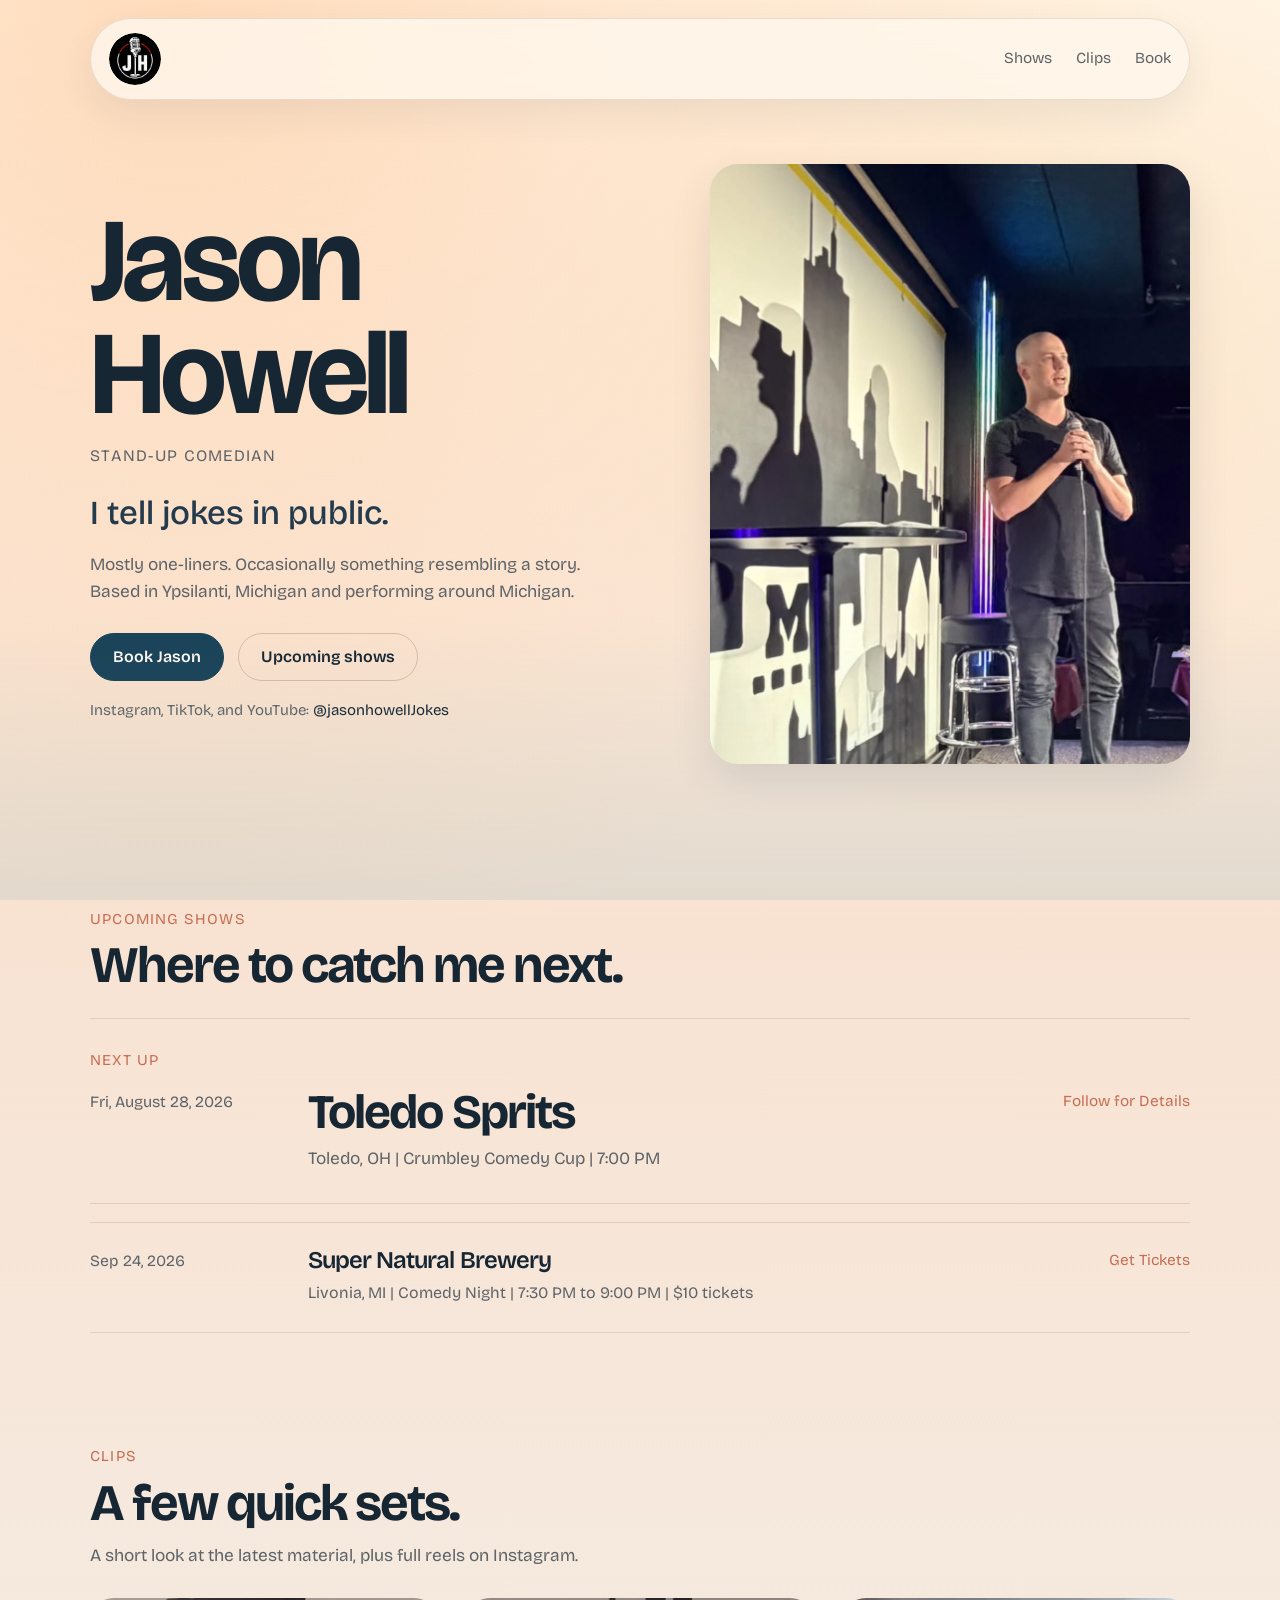
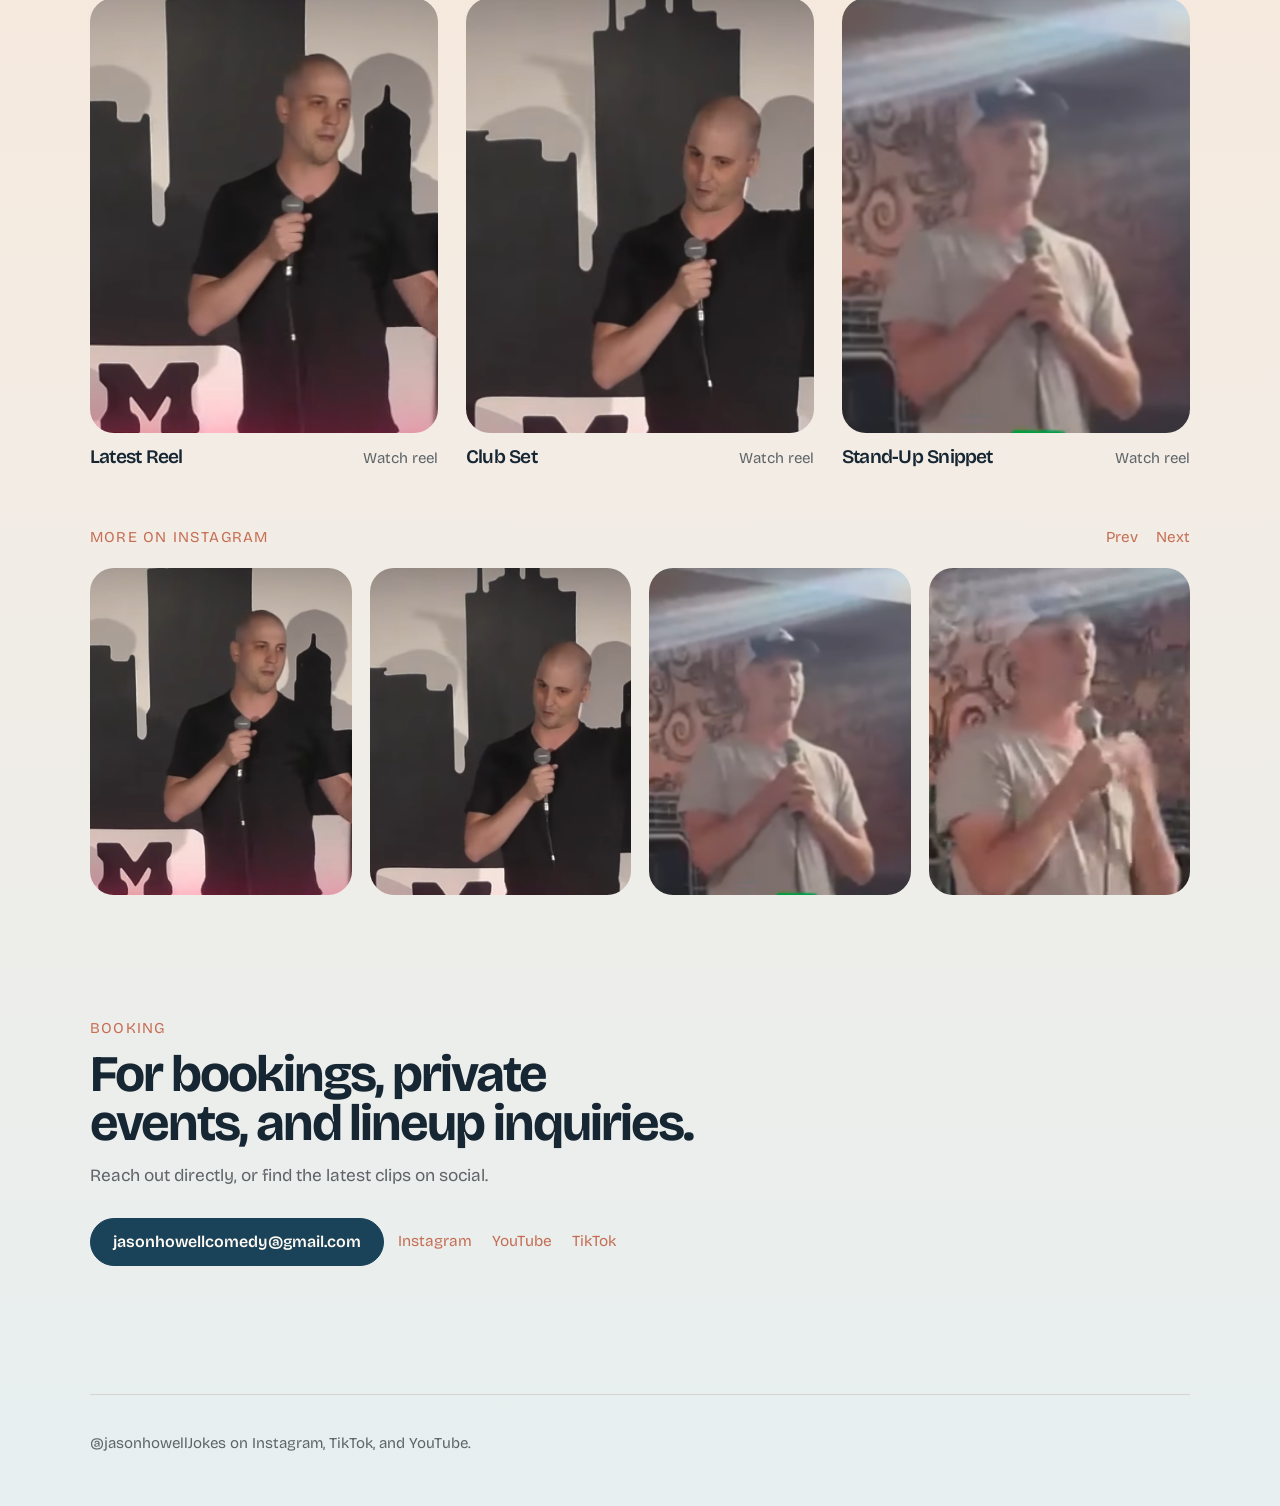
==== index.html @ dbaf4763 "Initial Website Launch" ====
<!DOCTYPE html>
<html lang="en">
<head>
  <meta charset="UTF-8">
  <meta name="viewport" content="width=device-width, initial-scale=1.0">
  <title>Jason Howell Comedy</title>
  <meta
    name="description"
    content="Jason Howell is a stand-up comedian. See upcoming shows, watch clips, and get booking information."
  >
  <link rel="preconnect" href="https://fonts.googleapis.com">
  <link rel="preconnect" href="https://fonts.gstatic.com" crossorigin>
  <link
    href="https://fonts.googleapis.com/css2?family=Bricolage+Grotesque:wght@400;500;600;700;800&display=swap"
    rel="stylesheet"
  >
  <link rel="icon" type="image/png" href="jh-logo.png">
  <link rel="apple-touch-icon" href="jh-logo.png">
  <link rel="stylesheet" href="styles.css">
</head>
<body>
  <div class="page-shell">
    <header class="site-header">
      <a class="site-logo" href="#top" aria-label="Jason Howell Comedy home">
        <img src="jh-logo.png" alt="Jason Howell Comedy logo">
      </a>

      <nav class="site-nav" aria-label="Primary">
        <a href="#shows">Shows</a>
        <a href="#clips">Clips</a>
        <a href="#contact">Book</a>
      </nav>
    </header>

    <main id="top">
      <section class="hero">
        <div class="hero-copy">
          <h1>Jason Howell</h1>
          <p class="hero-role">Stand-Up Comedian</p>
          <p class="hero-lead">I tell jokes in public.</p>
          <p class="body-text">
            Mostly one-liners. Occasionally something resembling a story. Based in
            Ypsilanti, Michigan and performing around Michigan.
          </p>

          <div class="hero-actions">
            <a class="button button-primary" href="mailto:jasonhowellcomedy@gmail.com">Book Jason</a>
            <a class="button button-secondary" href="#shows">Upcoming shows</a>
          </div>

          <p class="hero-meta">
            Instagram, TikTok, and YouTube:
            <a href="https://instagram.com/jasonhowellJokes" target="_blank" rel="noreferrer">@jasonhowellJokes</a>
          </p>
        </div>

        <figure class="hero-visual">
          <img
            class="hero-photo"
            src="jason-stage.png"
            alt="Jason Howell performing stand-up comedy on stage."
          >
        </figure>
      </section>

      <section class="content-section" id="shows">
        <div class="section-intro">
          <p class="section-label">Upcoming shows</p>
          <h2>Where to catch me next.</h2>
        </div>

        <article class="next-show" id="next-show-card">
          <p class="small-label">Next up</p>
          <div class="next-show-layout">
            <p class="show-date-primary" id="next-show-date">Loading next show...</p>
            <div class="next-show-copy">
              <h3 id="next-show-title">Loading next show...</h3>
              <p class="body-text show-summary" id="next-show-meta"></p>
            </div>
            <a class="text-link" id="next-show-link" href="#contact">Details</a>
          </div>
        </article>

        <div class="show-list" id="shows-grid" aria-live="polite"></div>
      </section>

      <section class="content-section" id="clips">
        <div class="section-intro section-intro-wide">
          <p class="section-label">Clips</p>
          <h2>A few quick sets.</h2>
          <p class="body-text section-note">
            A short look at the latest material, plus full reels on Instagram.
          </p>
        </div>

        <div class="clips-grid" id="clips-grid" aria-live="polite"></div>

        <div class="carousel-shell">
          <div class="carousel-header">
            <p class="section-label">More on Instagram</p>
            <div class="carousel-controls" aria-label="Instagram carousel controls">
              <button class="carousel-button" id="carousel-prev" type="button" aria-label="Previous Instagram clip">
                Prev
              </button>
              <button class="carousel-button" id="carousel-next" type="button" aria-label="Next Instagram clip">
                Next
              </button>
            </div>
          </div>

          <div class="carousel-track" id="instagram-carousel" aria-live="polite"></div>
        </div>
      </section>

      <section class="content-section contact-section" id="contact">
        <div class="section-intro section-intro-wide">
          <p class="section-label">Booking</p>
          <h2>For bookings, private events, and lineup inquiries.</h2>
          <p class="body-text section-note">
            Reach out directly, or find the latest clips on social.
          </p>
        </div>

        <div class="contact-actions">
          <a class="button button-primary" href="mailto:jasonhowellcomedy@gmail.com">jasonhowellcomedy@gmail.com</a>
          <div class="contact-links">
            <a class="text-link" href="https://instagram.com/jasonhowellJokes" target="_blank" rel="noreferrer">Instagram</a>
            <a class="text-link" href="https://youtube.com/@jasonhowellJokes" target="_blank" rel="noreferrer">YouTube</a>
            <a class="text-link" href="https://www.tiktok.com/@jasonhowelljokes" target="_blank" rel="noreferrer">TikTok</a>
          </div>
        </div>
      </section>
    </main>

    <footer class="site-footer">
      <p>@jasonhowellJokes on Instagram, TikTok, and YouTube.</p>
    </footer>
  </div>

  <script src="script.js"></script>
</body>
</html>
---- styles.css ----
:root {
  --bg: #fbf5ee;
  --surface: rgba(255, 247, 236, 0.82);
  --text: #172633;
  --muted: #5f6468;
  --line: rgba(167, 125, 103, 0.24);
  --line-strong: rgba(167, 125, 103, 0.38);
  --button: #1a4258;
  --button-text: #fffaf3;
  --accent-warm: #c66e54;
  --accent-soft: #f3c49a;
  --accent-cool: #87b9c1;
}

*,
*::before,
*::after {
  box-sizing: border-box;
}

html {
  scroll-behavior: smooth;
}

body {
  margin: 0;
  min-height: 100vh;
  background:
    radial-gradient(circle at 14% 0%, rgba(255, 184, 124, 0.42), transparent 30%),
    radial-gradient(circle at 84% 10%, rgba(255, 217, 162, 0.34), transparent 18%),
    linear-gradient(180deg, #fff6ea 0%, #f8e3d3 30%, #f4ece3 62%, #e7eff0 100%);
  color: var(--text);
  font-family: "Bricolage Grotesque", "Trebuchet MS", sans-serif;
  line-height: 1.55;
}

body::before {
  content: "";
  position: fixed;
  inset: auto 0 0;
  height: 32vh;
  background: linear-gradient(180deg, transparent, rgba(114, 171, 181, 0.16));
  pointer-events: none;
}

a {
  color: inherit;
  text-decoration: none;
}

img,
iframe {
  display: block;
  max-width: 100%;
}

.page-shell {
  width: min(1100px, calc(100% - 48px));
  margin: 0 auto;
}

.site-header {
  position: sticky;
  top: 14px;
  z-index: 10;
  display: flex;
  justify-content: space-between;
  align-items: center;
  gap: 24px;
  margin-top: 18px;
  padding: 14px 18px;
  background: var(--surface);
  backdrop-filter: blur(14px);
  border: 1px solid rgba(167, 125, 103, 0.22);
  border-radius: 999px;
  box-shadow: 0 14px 36px rgba(39, 61, 80, 0.08);
}

.site-logo {
  display: inline-flex;
  align-items: center;
  justify-content: center;
  width: 52px;
  height: 52px;
  flex: 0 0 auto;
  overflow: hidden;
  border-radius: 50%;
  background: rgba(255, 250, 243, 0.8);
}

.site-logo img {
  width: 100%;
  height: 100%;
  object-fit: cover;
  border-radius: 50%;
}

.site-nav {
  display: flex;
  flex-wrap: wrap;
  gap: 24px;
  font-size: 0.96rem;
  color: var(--muted);
}

.site-nav a:hover,
.site-nav a:focus-visible,
.hero-meta a:hover,
.hero-meta a:focus-visible,
.text-link:hover,
.text-link:focus-visible {
  color: var(--text);
}

main {
  padding-bottom: 120px;
}

.hero {
  display: grid;
  grid-template-columns: minmax(0, 1.05fr) minmax(320px, 0.95fr);
  gap: 72px;
  align-items: center;
  padding: 64px 0 32px;
}

.hero-copy {
  max-width: 38rem;
}

.section-label,
.small-label,
.hero-meta,
.show-date-secondary,
.section-note,
.site-footer {
  font-size: 0.94rem;
  color: var(--muted);
}

.section-label,
.small-label {
  margin: 0;
  letter-spacing: 0.08em;
  text-transform: uppercase;
  color: var(--accent-warm);
}

.hero h1,
.section-intro h2,
.next-show-copy h3,
.show-item h3,
.clip-title {
  margin: 0;
  letter-spacing: -0.04em;
  line-height: 0.95;
}

.hero h1 {
  font-size: clamp(4.4rem, 13vw, 7.4rem);
  font-weight: 700;
}

.hero-role {
  margin: 14px 0 0;
  font-size: 1rem;
  letter-spacing: 0.08em;
  text-transform: uppercase;
  color: var(--muted);
}

.hero-lead {
  margin: 26px 0 0;
  max-width: 18ch;
  font-size: clamp(1.5rem, 3vw, 2.1rem);
  line-height: 1.1;
  font-weight: 500;
  color: #233b4d;
}

.body-text {
  max-width: 38rem;
  margin: 20px 0 0;
  font-size: 1.08rem;
  color: var(--muted);
}

.hero-actions,
.contact-actions {
  display: flex;
  flex-wrap: wrap;
  gap: 14px;
  align-items: center;
  margin-top: 28px;
}

.hero-meta {
  margin: 18px 0 0;
}

.hero-meta a {
  color: var(--text);
}

.button {
  display: inline-flex;
  align-items: center;
  justify-content: center;
  min-height: 48px;
  padding: 0 22px;
  border-radius: 999px;
  border: 1px solid var(--line-strong);
  font: inherit;
  font-weight: 600;
  transition: background-color 160ms ease, color 160ms ease, border-color 160ms ease;
}

.button-primary {
  background: var(--button);
  border-color: var(--button);
  color: var(--button-text);
}

.button-secondary {
  background: transparent;
  color: var(--text);
}

.button:hover,
.button:focus-visible {
  border-color: var(--text);
}

.button-primary:hover,
.button-primary:focus-visible {
  background: #24536e;
  color: var(--button-text);
}

.hero-visual {
  margin: 0;
  justify-self: end;
  width: min(100%, 480px);
}

.hero-photo {
  width: 100%;
  aspect-ratio: 4 / 5;
  object-fit: cover;
  object-position: center top;
  border-radius: 28px;
  box-shadow: 0 18px 40px rgba(38, 60, 79, 0.12);
}

.content-section {
  padding-top: 112px;
}

.section-intro {
  max-width: 38rem;
  margin-bottom: 28px;
}

.section-intro h2 {
  font-size: clamp(2.1rem, 4.5vw, 3.2rem);
  font-weight: 700;
  margin-top: 10px;
}

.section-note {
  margin: 16px 0 0;
}

.next-show {
  padding: 30px 0;
  border-top: 1px solid var(--line);
  border-bottom: 1px solid var(--line);
}

.next-show-layout {
  display: grid;
  grid-template-columns: minmax(150px, 190px) minmax(0, 1fr) auto;
  gap: 28px;
  align-items: start;
  margin-top: 18px;
}

.show-date-primary,
.show-item-date {
  margin: 0;
  font-size: 0.98rem;
  color: var(--muted);
}

.next-show-copy h3 {
  font-size: clamp(2rem, 4vw, 3rem);
  font-weight: 700;
}

.show-summary {
  max-width: none;
  margin-top: 10px;
}

.text-link {
  font-size: 0.96rem;
  color: var(--accent-warm);
  white-space: nowrap;
}

.show-list {
  margin-top: 18px;
  border-bottom: 1px solid var(--line);
}

.show-item {
  display: grid;
  grid-template-columns: minmax(150px, 190px) minmax(0, 1fr) auto;
  gap: 28px;
  align-items: start;
  padding: 26px 0;
  border-top: 1px solid var(--line);
}

.show-item h3 {
  font-size: 1.5rem;
  font-weight: 600;
}

.show-meta {
  margin: 10px 0 0;
  font-size: 1rem;
  color: var(--muted);
}

.clips-grid {
  display: grid;
  grid-template-columns: repeat(3, minmax(0, 1fr));
  gap: 28px;
}

.clip-item,
.carousel-item {
  display: block;
}

.clip-frame,
.carousel-item {
  overflow: hidden;
  border-radius: 24px;
  background: linear-gradient(180deg, #f0ddd0, #d9e6e7);
}

.clip-frame {
  position: relative;
  aspect-ratio: 4 / 5;
}

.clip-thumb,
.carousel-thumb {
  width: 100%;
  height: 100%;
  object-fit: cover;
}

.clip-copy {
  display: flex;
  justify-content: space-between;
  align-items: baseline;
  gap: 16px;
  margin-top: 14px;
}

.clip-title {
  font-size: 1.2rem;
  font-weight: 600;
}

.clip-action {
  font-size: 0.94rem;
  color: var(--muted);
  white-space: nowrap;
}

.carousel-shell {
  margin-top: 56px;
}

.carousel-header {
  display: flex;
  justify-content: space-between;
  gap: 20px;
  align-items: center;
  margin-bottom: 18px;
}

.carousel-controls {
  display: flex;
  gap: 18px;
}

.carousel-button {
  padding: 0;
  border: 0;
  background: transparent;
  color: var(--accent-warm);
  font: inherit;
  font-size: 0.95rem;
  cursor: pointer;
}

.carousel-button:hover,
.carousel-button:focus-visible {
  color: var(--text);
}

.carousel-track {
  display: grid;
  grid-auto-flow: column;
  grid-auto-columns: minmax(220px, 27%);
  gap: 18px;
  overflow-x: auto;
  padding-bottom: 10px;
  scroll-snap-type: x proximity;
  scrollbar-width: thin;
  scrollbar-color: rgba(101, 95, 88, 0.45) transparent;
}

.carousel-track::-webkit-scrollbar {
  height: 8px;
}

.carousel-track::-webkit-scrollbar-thumb {
  background: rgba(101, 95, 88, 0.35);
  border-radius: 999px;
}

.carousel-item {
  scroll-snap-align: start;
  aspect-ratio: 4 / 5;
}

.contact-section {
  padding-bottom: 8px;
}

.contact-links {
  display: flex;
  flex-wrap: wrap;
  gap: 20px;
}

.site-footer {
  padding: 22px 0 36px;
  border-top: 1px solid var(--line);
}

@media (max-width: 980px) {
  .hero {
    grid-template-columns: 1fr;
    gap: 40px;
  }

  .hero-visual {
    justify-self: start;
    width: min(100%, 560px);
  }

  .next-show-layout,
  .show-item {
    grid-template-columns: 1fr;
    gap: 12px;
  }

  .clips-grid {
    grid-template-columns: 1fr;
  }

  .carousel-track {
    grid-auto-columns: minmax(220px, 60%);
  }
}

@media (max-width: 720px) {
  .page-shell {
    width: min(100% - 32px, 100%);
  }

  .site-header {
    position: static;
    flex-direction: column;
    align-items: flex-start;
    gap: 16px;
    margin-top: 12px;
    border-radius: 28px;
  }

  .site-nav {
    gap: 18px;
  }

  .hero {
    padding-top: 40px;
  }

  .content-section {
    padding-top: 88px;
  }

  .hero h1 {
    font-size: clamp(3.6rem, 20vw, 5.2rem);
  }

  .hero-lead {
    font-size: 1.35rem;
  }

  .body-text {
    font-size: 1rem;
  }

  .carousel-header {
    flex-direction: column;
    align-items: flex-start;
  }

  .carousel-track {
    grid-auto-columns: 82%;
  }

  .contact-actions {
    align-items: flex-start;
  }
}
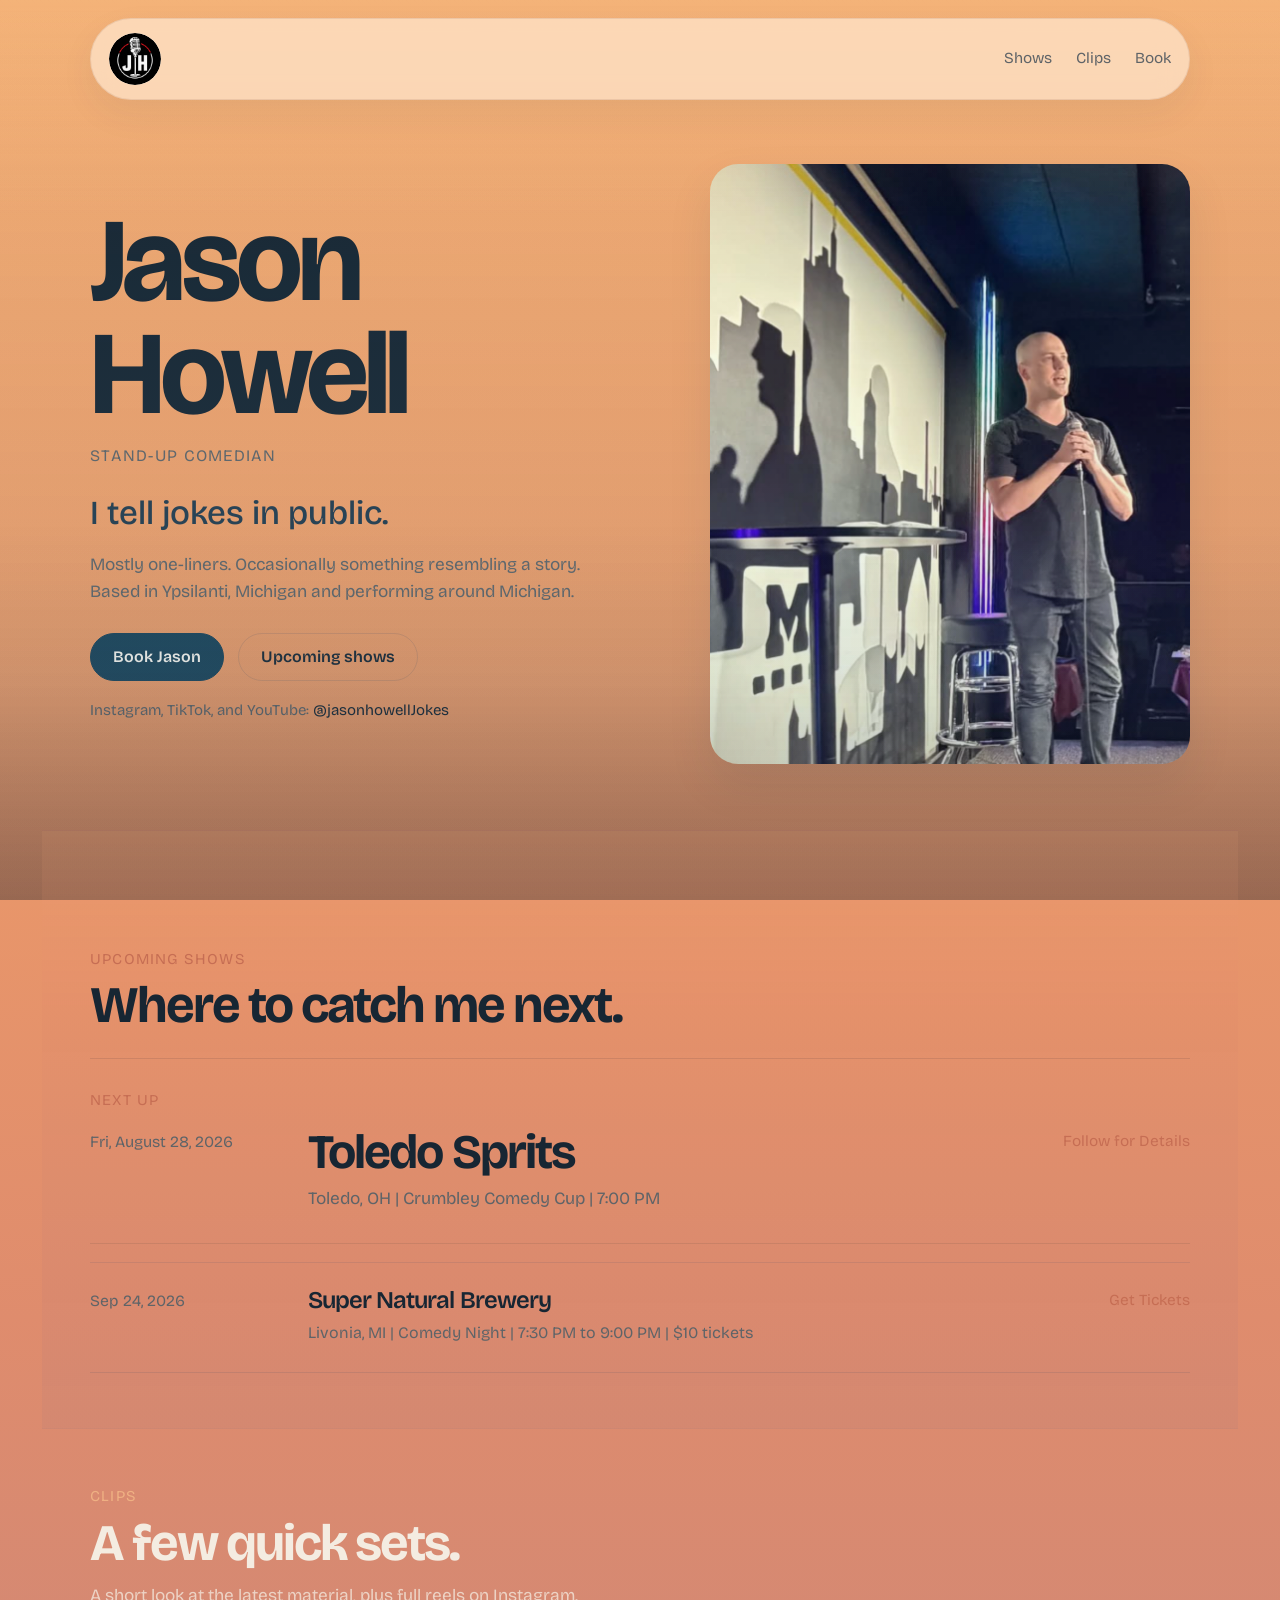
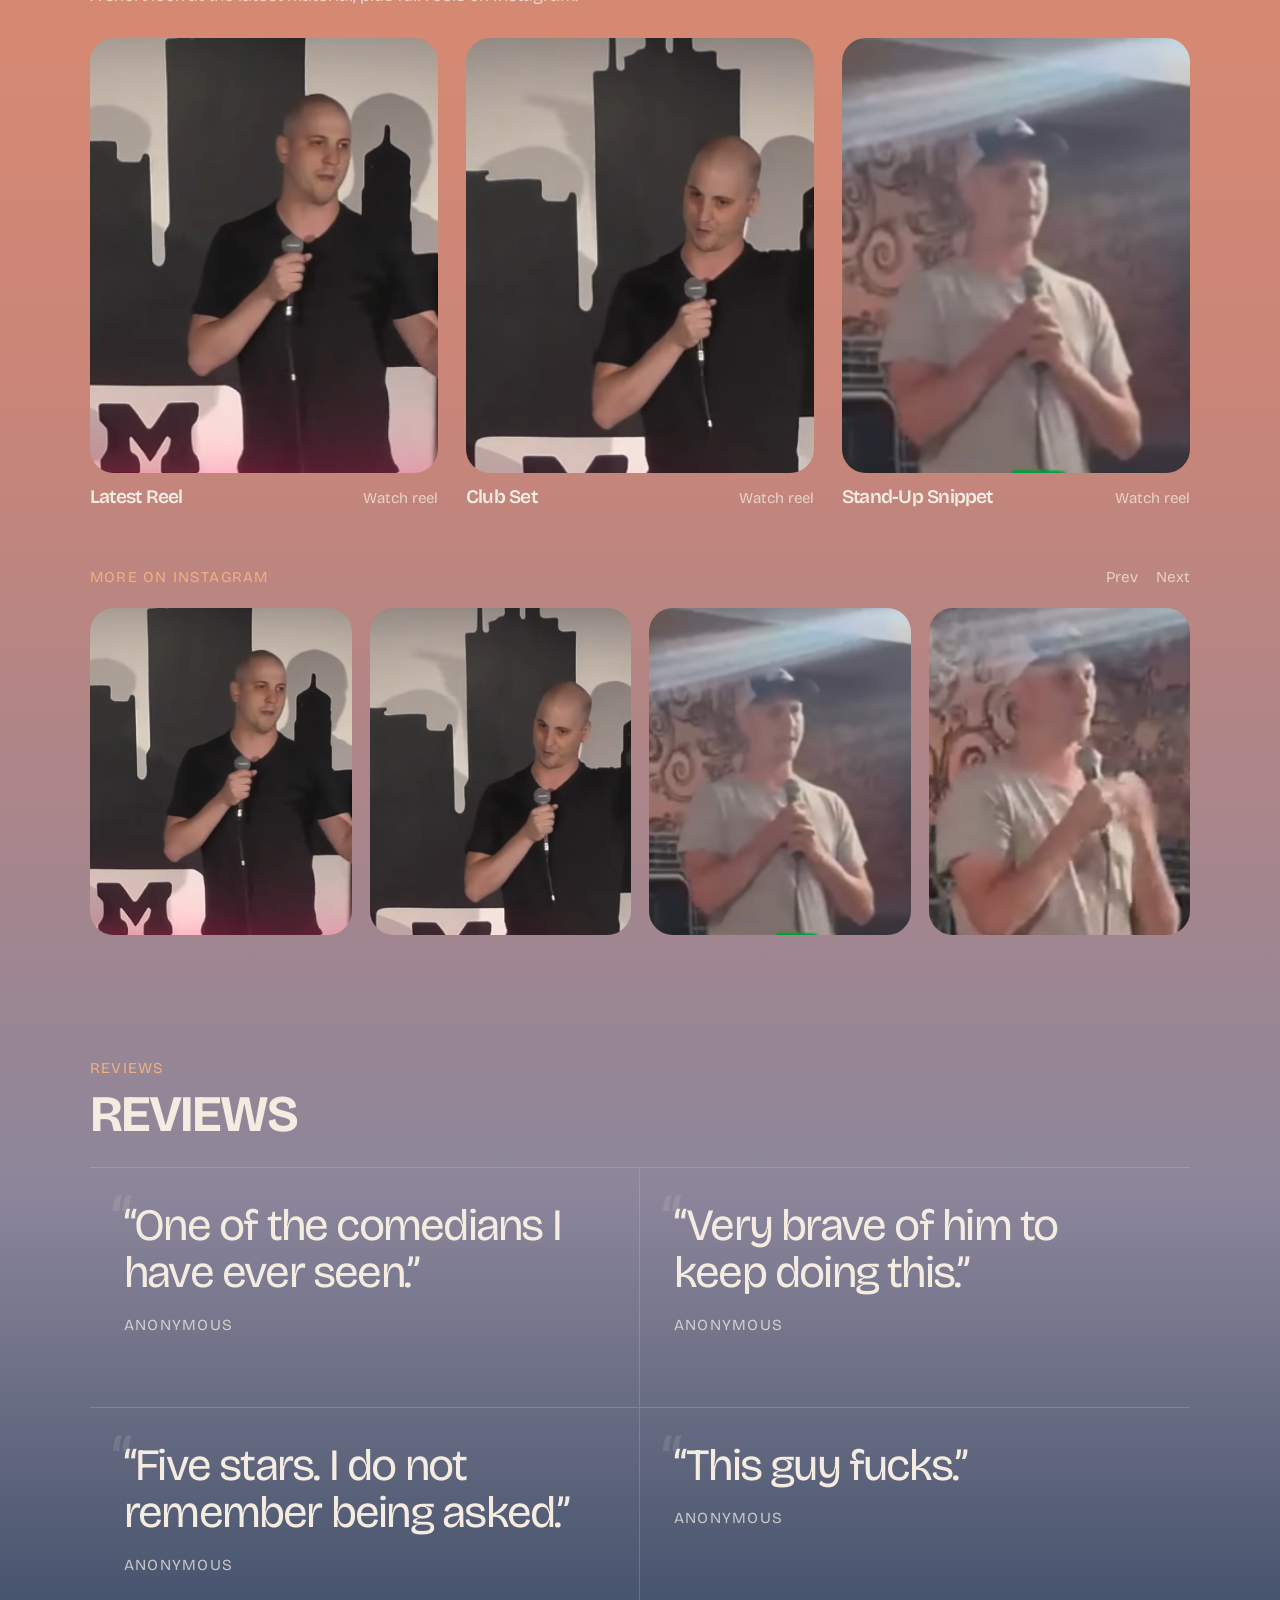
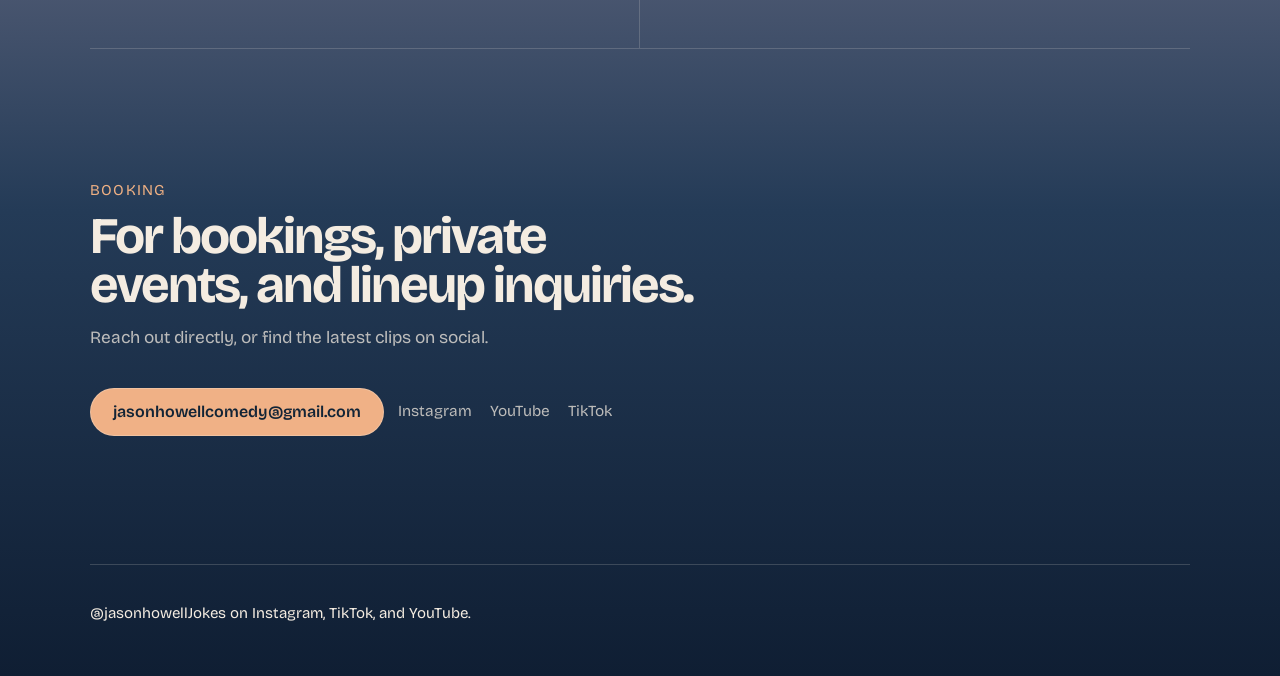
==== commit 1378a63b: "review section" ====
--- a/index.html
+++ b/index.html
@@ -112,6 +112,35 @@
         </div>
       </section>
 
+      <section class="content-section acclaim-section" id="acclaim">
+        <div class="section-intro section-intro-wide">
+          <p class="section-label">Reviews</p>
+          <h2>REVIEWS</h2>
+        </div>
+
+        <div class="acclaim-grid">
+          <blockquote class="acclaim-quote">
+            <p>&ldquo;One of the comedians I have ever seen.&rdquo;</p>
+            <cite>Anonymous</cite>
+          </blockquote>
+
+          <blockquote class="acclaim-quote">
+            <p>&ldquo;Very brave of him to keep doing this.&rdquo;</p>
+            <cite>Anonymous</cite>
+          </blockquote>
+
+          <blockquote class="acclaim-quote">
+            <p>&ldquo;Five stars. I do not remember being asked.&rdquo;</p>
+            <cite>Anonymous</cite>
+          </blockquote>
+
+          <blockquote class="acclaim-quote">
+            <p>&ldquo;This guy fucks.&rdquo;</p>
+            <cite>Anonymous</cite>
+          </blockquote>
+        </div>
+      </section>
+
       <section class="content-section contact-section" id="contact">
         <div class="section-intro section-intro-wide">
           <p class="section-label">Booking</p>
--- a/styles.css
+++ b/styles.css
@@ -1,6 +1,6 @@
 :root {
   --bg: #fbf5ee;
-  --surface: rgba(255, 247, 236, 0.82);
+  --surface: rgba(255, 231, 205, 0.72);
   --text: #172633;
   --muted: #5f6468;
   --line: rgba(167, 125, 103, 0.24);
@@ -10,6 +10,11 @@
   --accent-warm: #c66e54;
   --accent-soft: #f3c49a;
   --accent-cool: #87b9c1;
+  --night-text: #f4ece1;
+  --night-muted: rgba(244, 236, 225, 0.74);
+  --night-line: rgba(244, 236, 225, 0.18);
+  --night-line-strong: rgba(244, 236, 225, 0.28);
+  --night-accent: #efb083;
 }
 
 *,
@@ -26,9 +31,16 @@
   margin: 0;
   min-height: 100vh;
   background:
-    radial-gradient(circle at 14% 0%, rgba(255, 184, 124, 0.42), transparent 30%),
-    radial-gradient(circle at 84% 10%, rgba(255, 217, 162, 0.34), transparent 18%),
-    linear-gradient(180deg, #fff6ea 0%, #f8e3d3 30%, #f4ece3 62%, #e7eff0 100%);
+    linear-gradient(
+      180deg,
+      #f2ae74 0%,
+      #ee9c68 16%,
+      #df8c6d 34%,
+      #c98579 52%,
+      #8c869b 72%,
+      #243b57 88%,
+      #0f1e33 100%
+    );
   color: var(--text);
   font-family: "Bricolage Grotesque", "Trebuchet MS", sans-serif;
   line-height: 1.55;
@@ -37,9 +49,10 @@
 body::before {
   content: "";
   position: fixed;
-  inset: auto 0 0;
-  height: 32vh;
-  background: linear-gradient(180deg, transparent, rgba(114, 171, 181, 0.16));
+  inset: 0;
+  background:
+    linear-gradient(180deg, rgba(255, 205, 146, 0.16), transparent 24%, transparent 58%, rgba(12, 26, 43, 0.18) 100%),
+    linear-gradient(180deg, transparent 0%, rgba(106, 155, 176, 0.12) 76%, rgba(8, 20, 36, 0.22) 100%);
   pointer-events: none;
 }
 
@@ -71,9 +84,9 @@
   padding: 14px 18px;
   background: var(--surface);
   backdrop-filter: blur(14px);
-  border: 1px solid rgba(167, 125, 103, 0.22);
+  border: 1px solid rgba(167, 125, 103, 0.18);
   border-radius: 999px;
-  box-shadow: 0 14px 36px rgba(39, 61, 80, 0.08);
+  box-shadow: 0 14px 36px rgba(39, 61, 80, 0.06);
 }
 
 .site-logo {
@@ -249,11 +262,38 @@
   object-fit: cover;
   object-position: center top;
   border-radius: 28px;
-  box-shadow: 0 18px 40px rgba(38, 60, 79, 0.12);
+  box-shadow: 0 20px 44px rgba(38, 60, 79, 0.1);
 }
 
 .content-section {
   padding-top: 112px;
+  position: relative;
+}
+
+#shows {
+  margin-top: 34px;
+  padding-top: 118px;
+}
+
+#shows::before {
+  content: "";
+  position: absolute;
+  inset: 0 -48px auto;
+  height: calc(100% + 56px);
+  background: linear-gradient(
+    180deg,
+    rgba(255, 184, 136, 0.08) 0%,
+    rgba(225, 134, 109, 0.14) 30%,
+    rgba(160, 117, 130, 0.12) 100%
+  );
+  border-top: 1px solid rgba(168, 107, 87, 0.24);
+  border-bottom: 1px solid rgba(132, 100, 120, 0.18);
+  pointer-events: none;
+}
+
+#shows > * {
+  position: relative;
+  z-index: 1;
 }
 
 .section-intro {
@@ -273,8 +313,8 @@
 
 .next-show {
   padding: 30px 0;
-  border-top: 1px solid var(--line);
-  border-bottom: 1px solid var(--line);
+  border-top: 1px solid rgba(160, 106, 89, 0.32);
+  border-bottom: 1px solid rgba(160, 106, 89, 0.32);
 }
 
 .next-show-layout {
@@ -310,7 +350,7 @@
 
 .show-list {
   margin-top: 18px;
-  border-bottom: 1px solid var(--line);
+  border-bottom: 1px solid rgba(142, 104, 110, 0.28);
 }
 
 .show-item {
@@ -319,7 +359,7 @@
   gap: 28px;
   align-items: start;
   padding: 26px 0;
-  border-top: 1px solid var(--line);
+  border-top: 1px solid rgba(142, 104, 110, 0.24);
 }
 
 .show-item h3 {
@@ -440,6 +480,64 @@
   aspect-ratio: 4 / 5;
 }
 
+.acclaim-section {
+  padding-bottom: 18px;
+}
+
+.acclaim-grid {
+  display: grid;
+  grid-template-columns: repeat(2, minmax(0, 1fr));
+  gap: 0;
+  border-top: 1px solid var(--night-line);
+  border-bottom: 1px solid var(--night-line);
+}
+
+.acclaim-quote {
+  position: relative;
+  margin: 0;
+  padding: 34px 34px 38px;
+  min-height: 240px;
+}
+
+.acclaim-quote:nth-child(odd) {
+  border-right: 1px solid var(--night-line);
+}
+
+.acclaim-quote:nth-child(-n + 2) {
+  border-bottom: 1px solid var(--night-line);
+}
+
+.acclaim-quote::before {
+  content: "\201C";
+  position: absolute;
+  top: 18px;
+  left: 22px;
+  font-size: 4.6rem;
+  line-height: 1;
+  color: rgba(244, 236, 225, 0.12);
+}
+
+.acclaim-quote p {
+  position: relative;
+  z-index: 1;
+  max-width: 16ch;
+  margin: 0;
+  font-size: clamp(1.9rem, 4vw, 2.8rem);
+  line-height: 1.05;
+  letter-spacing: -0.04em;
+  color: var(--night-text);
+}
+
+.acclaim-quote cite {
+  display: block;
+  margin-top: 18px;
+  font-style: normal;
+  font-size: 0.96rem;
+  letter-spacing: 0.08em;
+  text-transform: uppercase;
+  color: var(--night-muted);
+}
+
 .contact-section {
   padding-bottom: 8px;
 }
@@ -455,6 +553,122 @@
   border-top: 1px solid var(--line);
 }
 
+#clips,
+#acclaim,
+#contact,
+.site-footer {
+  color: var(--night-text);
+}
+
+#clips .section-intro h2,
+#acclaim .section-intro h2,
+#contact .section-intro h2,
+#clips .clip-title,
+#contact .text-link,
+#clips .carousel-button,
+#contact .button-secondary,
+#contact .hero-meta a,
+#contact .site-nav a,
+.site-footer p {
+  color: var(--night-text);
+}
+
+#clips .section-label,
+#acclaim .section-label,
+#contact .section-label {
+  color: var(--night-accent);
+}
+
+#clips .section-note,
+#acclaim .section-note,
+#contact .section-note,
+#clips .clip-action,
+#clips .carousel-button,
+#contact .contact-links .text-link,
+#contact .body-text,
+#contact .hero-meta,
+.site-footer {
+  color: var(--night-muted);
+}
+
+#clips .carousel-button:hover,
+#clips .carousel-button:focus-visible,
+#contact .contact-links .text-link:hover,
+#contact .contact-links .text-link:focus-visible {
+  color: var(--night-text);
+}
+
+#clips .carousel-track::-webkit-scrollbar-thumb {
+  background: rgba(244, 236, 225, 0.22);
+}
+
+#clips .carousel-track {
+  scrollbar-color: rgba(244, 236, 225, 0.28) transparent;
+}
+
+#contact .button-primary {
+  background: #f0b186;
+  border-color: #f0b186;
+  color: #122436;
+}
+
+#contact .button-primary:hover,
+#contact .button-primary:focus-visible {
+  background: #f3c097;
+  border-color: #f3c097;
+  color: #122436;
+}
+
+#contact .button-secondary {
+  border-color: var(--night-line-strong);
+}
+
+#contact .button-secondary:hover,
+#contact .button-secondary:focus-visible {
+  border-color: var(--night-text);
+}
+
+#contact .contact-links .text-link {
+  color: var(--night-muted);
+}
+
+#contact .contact-actions {
+  padding-top: 8px;
+}
+
+#contact .section-intro,
+#clips .section-intro,
+#contact .site-footer {
+  position: relative;
+  z-index: 1;
+}
+
+#contact .text-link,
+#clips .text-link {
+  color: var(--night-accent);
+}
+
+#contact .text-link:hover,
+#contact .text-link:focus-visible,
+#clips .text-link:hover,
+#clips .text-link:focus-visible {
+  color: var(--night-text);
+}
+
+#contact .button {
+  border-color: var(--night-line-strong);
+}
+
+#contact .contact-links {
+  gap: 18px;
+}
+
+#contact + .site-footer,
+.site-footer {
+  color: var(--night-muted);
+  border-top: 1px solid var(--night-line);
+}
+
 @media (max-width: 980px) {
   .hero {
     grid-template-columns: 1fr;
@@ -474,6 +688,23 @@
 
   .clips-grid {
     grid-template-columns: 1fr;
+  }
+
+  .acclaim-grid {
+    grid-template-columns: 1fr;
+  }
+
+  .acclaim-quote {
+    min-height: auto;
+  }
+
+  .acclaim-quote:nth-child(odd) {
+    border-right: 0;
+  }
+
+  .acclaim-quote:nth-child(-n + 2),
+  .acclaim-quote:nth-child(3) {
+    border-bottom: 1px solid var(--night-line);
   }
 
   .carousel-track {
@@ -507,6 +738,10 @@
     padding-top: 88px;
   }
 
+  #shows::before {
+    inset: 0 -18px auto;
+  }
+
   .hero h1 {
     font-size: clamp(3.6rem, 20vw, 5.2rem);
   }
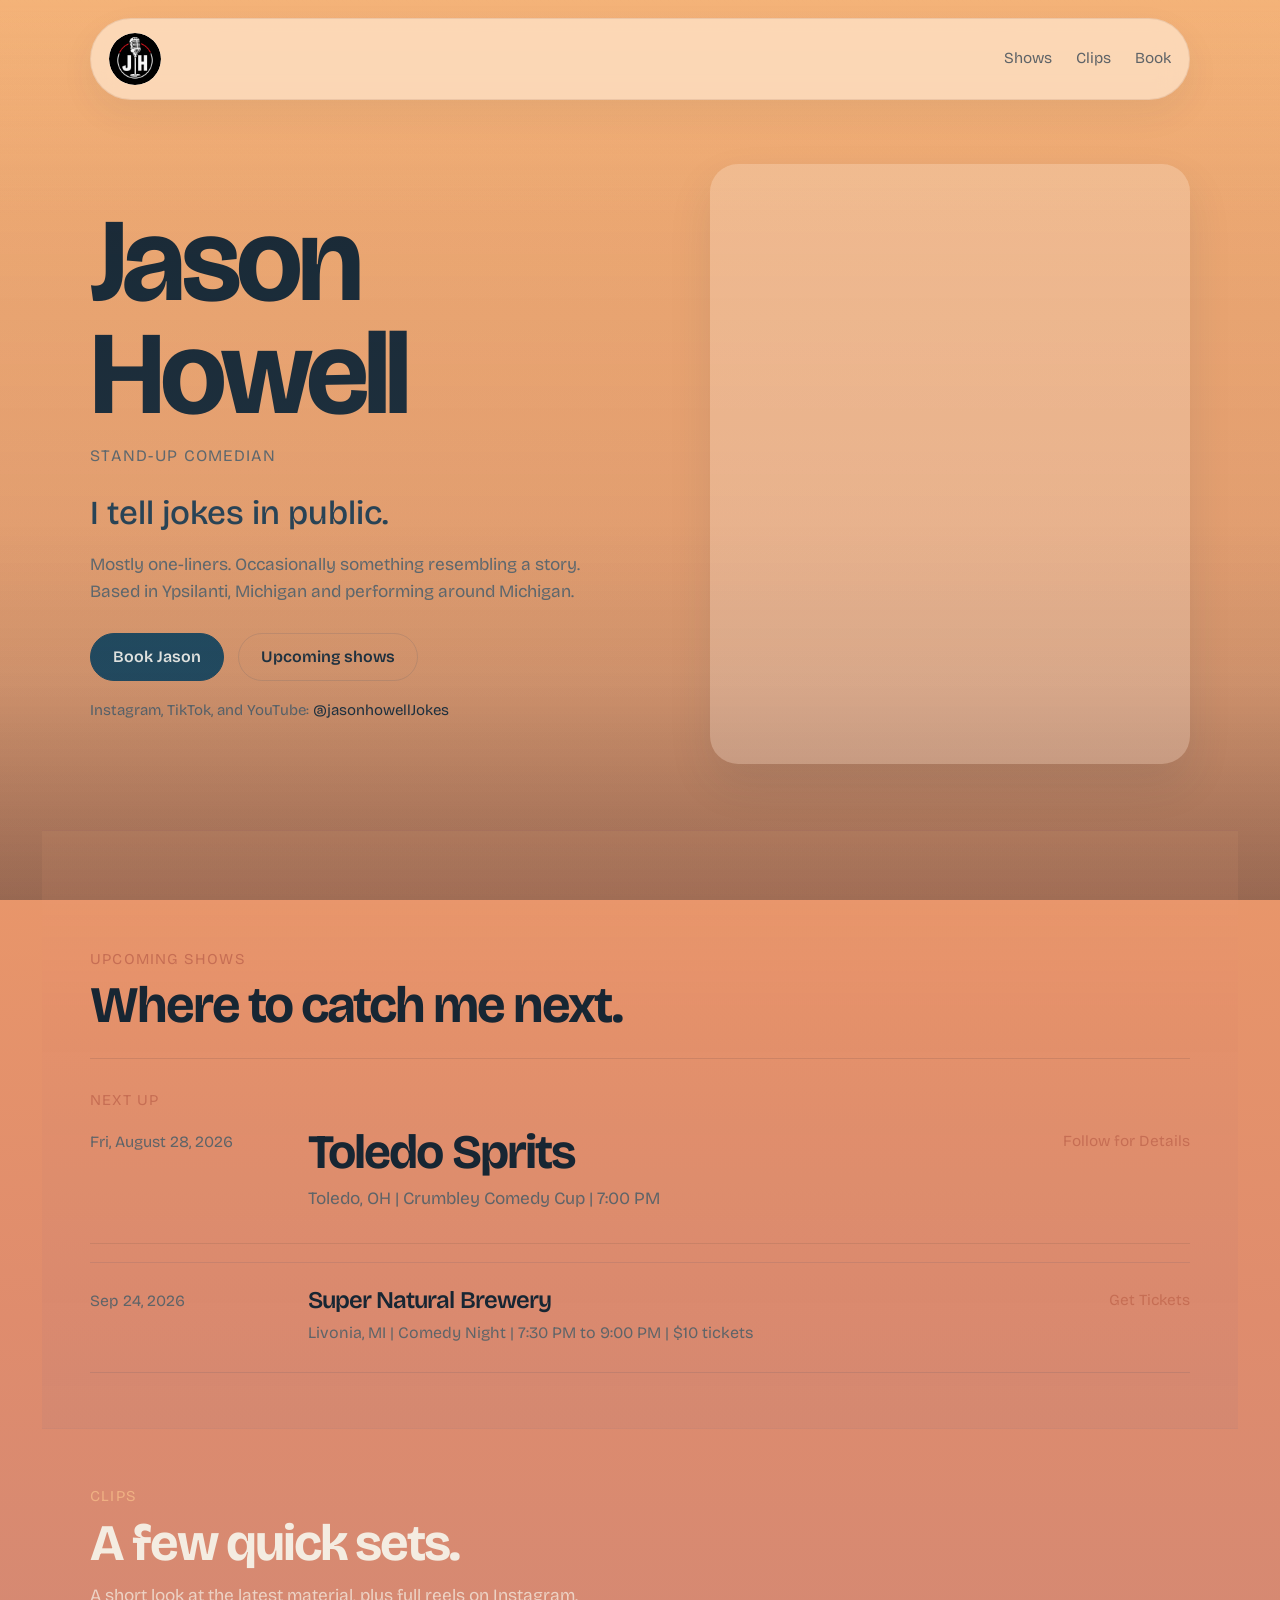
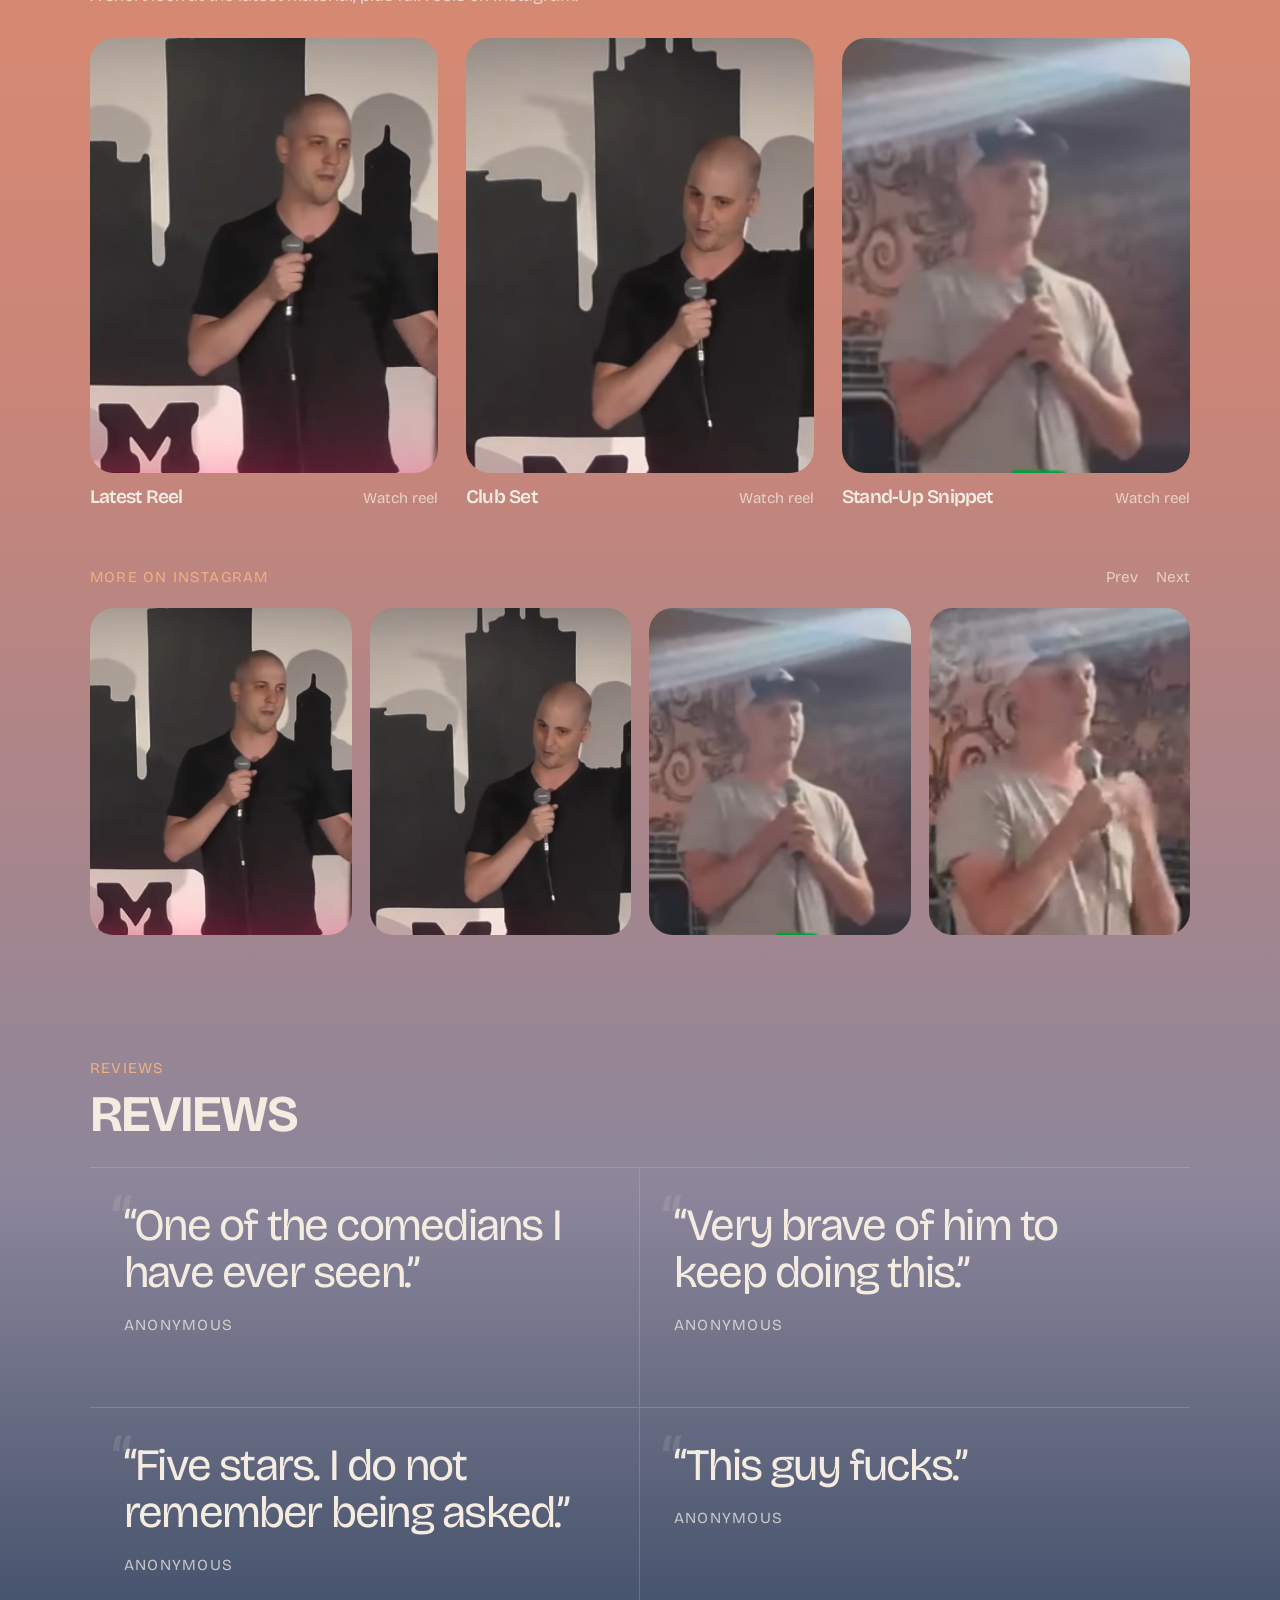
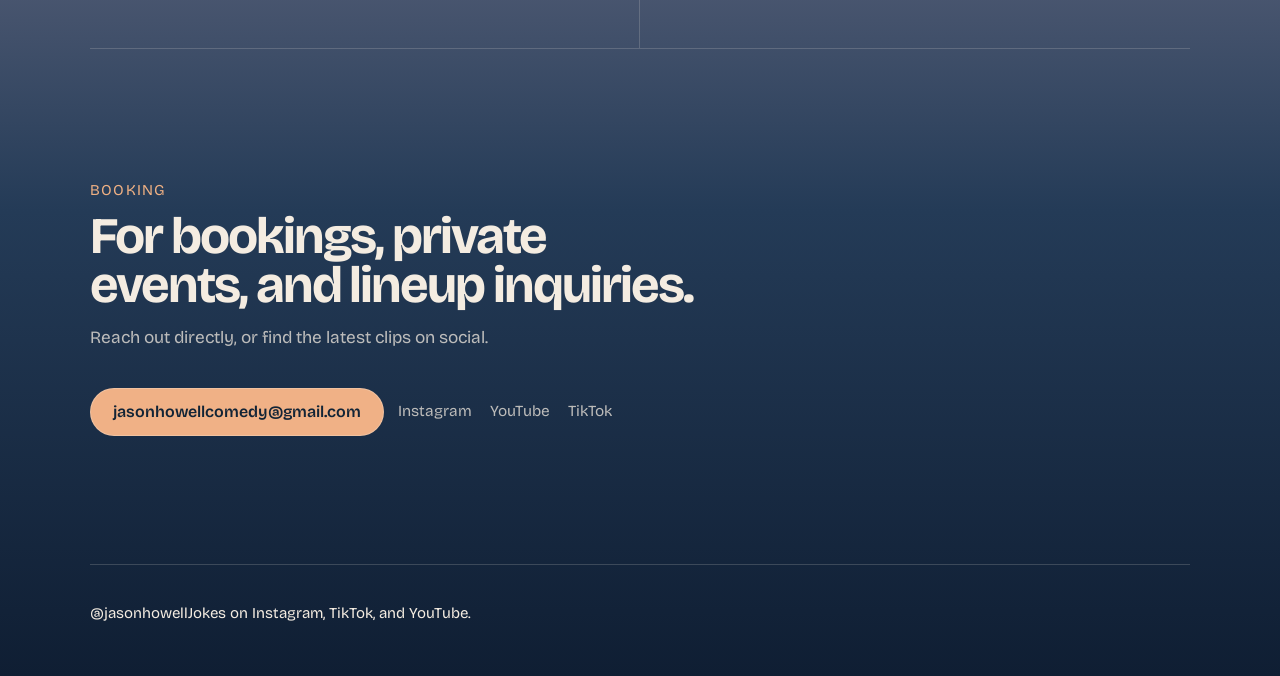
==== commit d263c130: "Add rotating hero image" ====
--- a/index.html
+++ b/index.html
@@ -59,6 +59,11 @@
             class="hero-photo"
             src="jason-stage.png"
             alt="Jason Howell performing stand-up comedy on stage."
+          >
+          <img
+            class="hero-photo"
+            src="jason-stage-lights.jpg"
+            alt="Jason Howell performing stand-up comedy under string lights."
           >
         </figure>
       </section>
--- a/styles.css
+++ b/styles.css
@@ -251,18 +251,57 @@
 }
 
 .hero-visual {
+  position: relative;
   margin: 0;
   justify-self: end;
   width: min(100%, 480px);
+  aspect-ratio: 4 / 5;
+  overflow: hidden;
+  border-radius: 28px;
+  background: rgba(255, 250, 243, 0.22);
+  box-shadow: 0 20px 44px rgba(38, 60, 79, 0.1);
 }
 
 .hero-photo {
+  position: absolute;
+  inset: 0;
   width: 100%;
-  aspect-ratio: 4 / 5;
+  height: 100%;
   object-fit: cover;
   object-position: center top;
-  border-radius: 28px;
-  box-shadow: 0 20px 44px rgba(38, 60, 79, 0.1);
+  opacity: 0;
+  animation: hero-photo-swap 10s ease-in-out infinite;
+}
+
+.hero-photo:nth-child(2) {
+  object-position: center center;
+  animation-delay: 5s;
+}
+
+@keyframes hero-photo-swap {
+  0%,
+  42% {
+    opacity: 1;
+  }
+
+  50%,
+  92% {
+    opacity: 0;
+  }
+
+  100% {
+    opacity: 1;
+  }
+}
+
+@media (prefers-reduced-motion: reduce) {
+  .hero-photo {
+    animation: none;
+  }
+
+  .hero-photo:first-child {
+    opacity: 1;
+  }
 }
 
 .content-section {
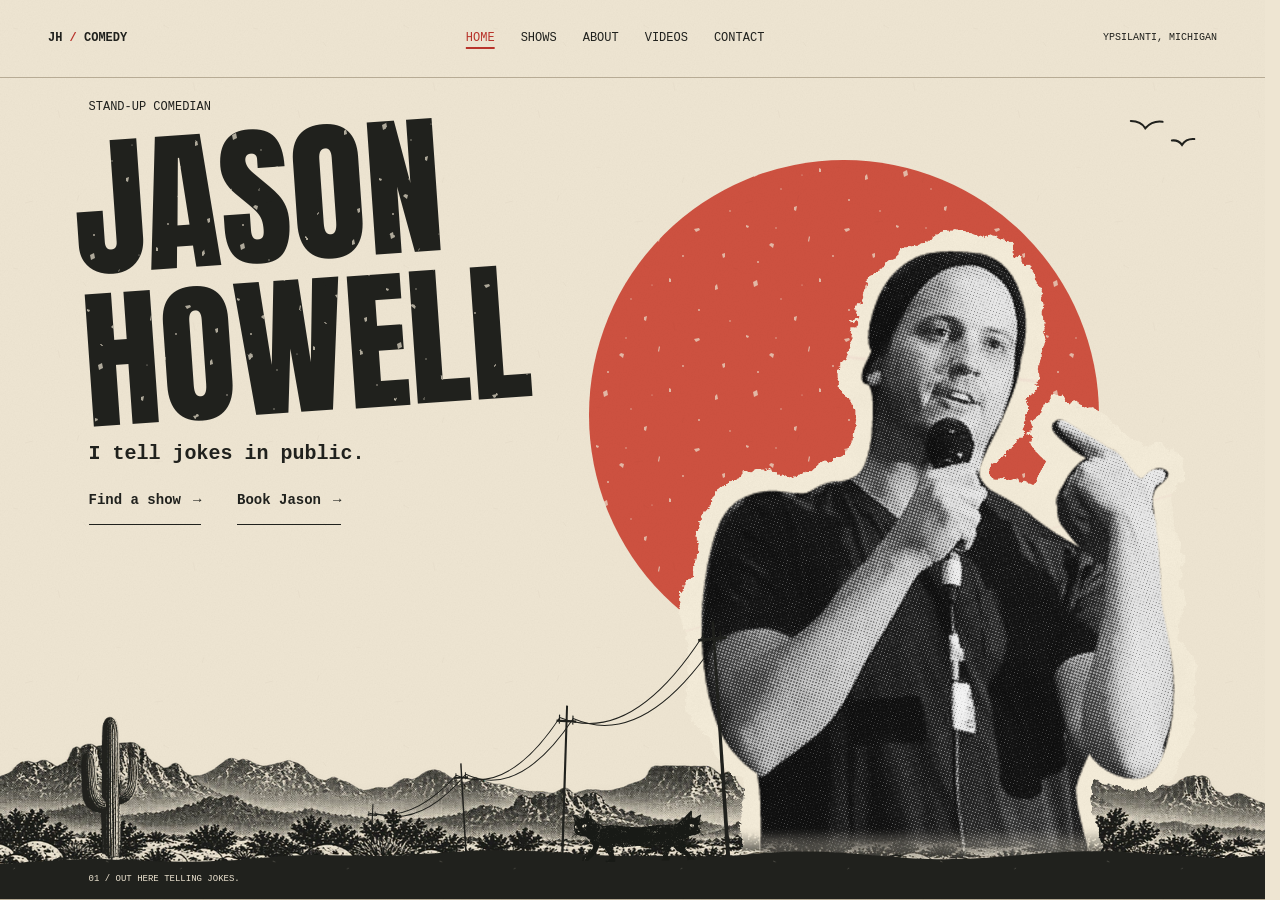
==== commit 54215da2: "Publish approved western-punk five-page redesign" ====
--- a/index.html
+++ b/index.html
@@ -1,176 +1,56 @@
 <!DOCTYPE html>
 <html lang="en">
-<head>
-  <meta charset="UTF-8">
-  <meta name="viewport" content="width=device-width, initial-scale=1.0">
-  <title>Jason Howell Comedy</title>
-  <meta
-    name="description"
-    content="Jason Howell is a stand-up comedian. See upcoming shows, watch clips, and get booking information."
-  >
-  <link rel="preconnect" href="https://fonts.googleapis.com">
-  <link rel="preconnect" href="https://fonts.gstatic.com" crossorigin>
-  <link
-    href="https://fonts.googleapis.com/css2?family=Bricolage+Grotesque:wght@400;500;600;700;800&display=swap"
-    rel="stylesheet"
-  >
-  <link rel="icon" type="image/png" href="jh-logo.png">
-  <link rel="apple-touch-icon" href="jh-logo.png">
-  <link rel="stylesheet" href="styles.css">
-</head>
-<body>
-  <div class="page-shell">
+  <head>
+    <meta charset="UTF-8">
+    <meta name="viewport" content="width=device-width, initial-scale=1">
+    <meta name="theme-color" content="#eee5d2">
+    <title>Jason Howell | Stand-Up Comedy</title>
+    <meta name="description" content="I tell jokes in public. Stand-up comedian Jason Howell, based in Ypsilanti, Michigan.">
+    <link rel="icon" type="image/png" href="assets/images/jh-logo.png">
+    <link rel="apple-touch-icon" href="assets/images/jh-logo.png">
+    <link rel="stylesheet" href="assets/css/site.css?v=20261030-no-footer">
+    <link rel="stylesheet" href="assets/css/home.css">
+    <script src="assets/js/portrait-preview.js" defer></script>
+    <script src="assets/js/site.js" defer></script>
+  </head>
+  <body class="page-home">
+    <a class="skip-link" href="#main">Skip to content</a>
     <header class="site-header">
-      <a class="site-logo" href="#top" aria-label="Jason Howell Comedy home">
-        <img src="jh-logo.png" alt="Jason Howell Comedy logo">
-      </a>
-
-      <nav class="site-nav" aria-label="Primary">
-        <a href="#shows">Shows</a>
-        <a href="#clips">Clips</a>
-        <a href="#contact">Book</a>
+      <a class="wordmark" href="index.html" aria-label="Jason Howell, home">JH<span aria-hidden="true"> / </span>COMEDY</a>
+      <nav aria-label="Primary">
+        <a href="index.html" aria-current="page">Home</a>
+        <a href="shows.html">Shows</a>
+        <a href="about.html">About</a>
+        <a href="videos.html">Videos</a>
+        <a href="contact.html">Contact</a>
       </nav>
+      <span class="edition">Ypsilanti, Michigan</span>
     </header>
-
-    <main id="top">
-      <section class="hero">
+    <main class="page" id="main" tabindex="-1">
+      <section class="spread hero" aria-labelledby="hero-title">
         <div class="hero-copy">
-          <h1>Jason Howell</h1>
-          <p class="hero-role">Stand-Up Comedian</p>
+          <p class="eyebrow">Stand-up comedian</p>
+          <h1 class="distressed" id="hero-title">
+            <span>Jason</span>
+            <span>Howell</span>
+          </h1>
           <p class="hero-lead">I tell jokes in public.</p>
-          <p class="body-text">
-            Mostly one-liners. Occasionally something resembling a story. Based in
-            Ypsilanti, Michigan and performing around Michigan.
-          </p>
-
-          <div class="hero-actions">
-            <a class="button button-primary" href="mailto:jasonhowellcomedy@gmail.com">Book Jason</a>
-            <a class="button button-secondary" href="#shows">Upcoming shows</a>
-          </div>
-
-          <p class="hero-meta">
-            Instagram, TikTok, and YouTube:
-            <a href="https://instagram.com/jasonhowellJokes" target="_blank" rel="noreferrer">@jasonhowellJokes</a>
-          </p>
+          <a class="ink-link hero-link" href="shows.html">Find a show <span aria-hidden="true">&rarr;</span></a>
+          <a class="ink-link hero-link" href="contact.html">Book Jason <span aria-hidden="true">&rarr;</span></a>
         </div>
-
-        <figure class="hero-visual">
-          <img
-            class="hero-photo"
-            src="jason-stage.png"
-            alt="Jason Howell performing stand-up comedy on stage."
-          >
-          <img
-            class="hero-photo"
-            src="jason-stage-lights.jpg"
-            alt="Jason Howell performing stand-up comedy under string lights."
-          >
-        </figure>
-      </section>
-
-      <section class="content-section" id="shows">
-        <div class="section-intro">
-          <p class="section-label">Upcoming shows</p>
-          <h2>Where to catch me next.</h2>
-        </div>
-
-        <article class="next-show" id="next-show-card">
-          <p class="small-label">Next up</p>
-          <div class="next-show-layout">
-            <p class="show-date-primary" id="next-show-date">Loading next show...</p>
-            <div class="next-show-copy">
-              <h3 id="next-show-title">Loading next show...</h3>
-              <p class="body-text show-summary" id="next-show-meta"></p>
-            </div>
-            <a class="text-link" id="next-show-link" href="#contact">Details</a>
-          </div>
-        </article>
-
-        <div class="show-list" id="shows-grid" aria-live="polite"></div>
-      </section>
-
-      <section class="content-section" id="clips">
-        <div class="section-intro section-intro-wide">
-          <p class="section-label">Clips</p>
-          <h2>A few quick sets.</h2>
-          <p class="body-text section-note">
-            A short look at the latest material, plus full reels on Instagram.
-          </p>
-        </div>
-
-        <div class="clips-grid" id="clips-grid" aria-live="polite"></div>
-
-        <div class="carousel-shell">
-          <div class="carousel-header">
-            <p class="section-label">More on Instagram</p>
-            <div class="carousel-controls" aria-label="Instagram carousel controls">
-              <button class="carousel-button" id="carousel-prev" type="button" aria-label="Previous Instagram clip">
-                Prev
-              </button>
-              <button class="carousel-button" id="carousel-next" type="button" aria-label="Next Instagram clip">
-                Next
-              </button>
-            </div>
-          </div>
-
-          <div class="carousel-track" id="instagram-carousel" aria-live="polite"></div>
-        </div>
-      </section>
-
-      <section class="content-section acclaim-section" id="acclaim">
-        <div class="section-intro section-intro-wide">
-          <p class="section-label">Reviews</p>
-          <h2>REVIEWS</h2>
-        </div>
-
-        <div class="acclaim-grid">
-          <blockquote class="acclaim-quote">
-            <p>&ldquo;One of the comedians I have ever seen.&rdquo;</p>
-            <cite>Anonymous</cite>
-          </blockquote>
-
-          <blockquote class="acclaim-quote">
-            <p>&ldquo;Very brave of him to keep doing this.&rdquo;</p>
-            <cite>Anonymous</cite>
-          </blockquote>
-
-          <blockquote class="acclaim-quote">
-            <p>&ldquo;Five stars. I do not remember being asked.&rdquo;</p>
-            <cite>Anonymous</cite>
-          </blockquote>
-
-          <blockquote class="acclaim-quote">
-            <p>&ldquo;This guy fucks.&rdquo;</p>
-            <cite>Anonymous</cite>
-          </blockquote>
-        </div>
-      </section>
-
-      <section class="content-section contact-section" id="contact">
-        <div class="section-intro section-intro-wide">
-          <p class="section-label">Booking</p>
-          <h2>For bookings, private events, and lineup inquiries.</h2>
-          <p class="body-text section-note">
-            Reach out directly, or find the latest clips on social.
-          </p>
-        </div>
-
-        <div class="contact-actions">
-          <a class="button button-primary" href="mailto:jasonhowellcomedy@gmail.com">jasonhowellcomedy@gmail.com</a>
-          <div class="contact-links">
-            <a class="text-link" href="https://instagram.com/jasonhowellJokes" target="_blank" rel="noreferrer">Instagram</a>
-            <a class="text-link" href="https://youtube.com/@jasonhowellJokes" target="_blank" rel="noreferrer">YouTube</a>
-            <a class="text-link" href="https://www.tiktok.com/@jasonhowelljokes" target="_blank" rel="noreferrer">TikTok</a>
+        <div class="portrait-scene" aria-hidden="true">
+          <span class="sun hero-sun"></span>
+          <div class="portrait-print paper-c">
+            <img src="assets/images/portraits/jason-portrait-tattered-c.webp" width="1032" height="1224" alt="" fetchpriority="high" id="hero-portrait">
           </div>
         </div>
+        <span class="birds" aria-hidden="true"></span>
+        <div class="landscape hero-landscape" aria-hidden="true">
+          <img class="hero-cactus" src="assets/art/videos-phase1/reused-saguaro.webp" width="189" height="416" alt="" decoding="async">
+          <img class="hero-catcat" src="assets/art/catcat-01-home.svg" width="288" height="116" alt="" decoding="async">
+        </div>
+        <span class="section-folio" aria-hidden="true">01 / Out here telling jokes.</span>
       </section>
     </main>
-
-    <footer class="site-footer">
-      <p>@jasonhowellJokes on Instagram, TikTok, and YouTube.</p>
-    </footer>
-  </div>
-
-  <script src="script.js"></script>
-</body>
+  </body>
 </html>
--- a/assets/css/site.css
+++ b/assets/css/site.css
@@ -0,0 +1,414 @@
+@font-face {
+  font-family: "Poster";
+  src: url("../fonts/anton-regular.ttf") format("truetype");
+  font-style: normal;
+  font-weight: 400;
+  font-display: swap;
+}
+
+:root {
+  --paper: #eee5d2;
+  --scrap: #e7d9bc;
+  --ink: #20211d;
+  --red: #ba342b;
+  --sun: #ce5140;
+  --rule: #b9ad96;
+  --body-font: "Courier New", Courier, monospace;
+  --poster-font: "Poster", Impact, "Arial Narrow", sans-serif;
+}
+
+* { box-sizing: border-box; }
+html { scroll-behavior: smooth; scrollbar-gutter: stable; }
+body {
+  display: flex;
+  flex-direction: column;
+  min-height: 100vh;
+  min-height: 100dvh;
+  margin: 0;
+  background: var(--paper);
+  color: var(--ink);
+  font: 16px/1.65 var(--body-font);
+}
+body::after {
+  content: "";
+  position: fixed;
+  z-index: 10;
+  inset: 0;
+  pointer-events: none;
+  background: url("../art/paper-grain.svg") repeat;
+  opacity: .23;
+  mix-blend-mode: multiply;
+}
+a { color: inherit; text-underline-offset: 6px; }
+a:hover { color: var(--red); }
+button, a { -webkit-tap-highlight-color: transparent; touch-action: manipulation; }
+button { color: inherit; font: inherit; }
+button:disabled { opacity: .35; cursor: default; }
+:focus-visible { outline: 2px dashed var(--red); outline-offset: 5px; }
+main:focus { outline: none; }
+img { display: block; max-width: 100%; }
+p { margin: 0 0 22px; }
+[hidden] { display: none !important; }
+.skip-link {
+  position: fixed;
+  z-index: 30;
+  top: 8px;
+  left: 8px;
+  padding: 12px;
+  background: var(--paper);
+  transform: translateY(-160%);
+}
+.skip-link:focus { transform: none; }
+.site-header {
+  flex-shrink: 0;
+  display: flex;
+  align-items: center;
+  justify-content: space-between;
+  gap: 28px;
+  width: 100%;
+  max-width: 1600px;
+  min-height: 78px;
+  margin: 0 auto;
+  padding: 14px 48px;
+  border-bottom: 1px solid var(--rule);
+  font-size: 12px;
+  text-transform: uppercase;
+}
+.wordmark { white-space: nowrap; font-weight: bold; text-decoration: none; }
+.wordmark span { color: var(--red); }
+nav { display: flex; flex-wrap: wrap; align-items: center; justify-content: center; gap: 26px; }
+nav a { display: inline-flex; align-items: center; min-height: 44px; text-decoration: none; }
+nav a:hover, nav a[aria-current="page"] { color: var(--red); text-decoration: underline; text-decoration-thickness: 2px; }
+.edition { font-size: 10px; }
+.page { flex: 1; width: 100%; max-width: 1600px; margin: 0 auto; }
+.spread {
+  position: relative;
+  isolation: isolate;
+  min-height: calc(100svh - 140px);
+  overflow: hidden;
+  padding: 72px 7% 190px;
+  border-bottom: 1px solid var(--rule);
+}
+.section-title, .hero h1 {
+  margin: 0;
+  font-family: var(--poster-font);
+  font-weight: 400;
+  line-height: 1.06;
+  letter-spacing: 0;
+  text-transform: uppercase;
+}
+.distressed {
+  color: transparent;
+  background: url("../art/ink-grain.svg") repeat, linear-gradient(var(--ink),var(--ink));
+  background-clip: text;
+  -webkit-background-clip: text;
+}
+.section-title {
+  position: relative;
+  z-index: 2;
+  width: max-content;
+  max-width: 100%;
+  margin-bottom: 64px;
+  transform: rotate(-2deg);
+  font-size: 96px;
+}
+.section-title::after {
+  content: "";
+  position: absolute;
+  right: -6px;
+  bottom: -12px;
+  left: 0;
+  height: 4px;
+  background: var(--red);
+  clip-path: polygon(0 25%,72% 0,100% 50%,96% 100%,3% 85%);
+}
+.handwritten { font-family: "Segoe Print", "Comic Sans MS", cursive; font-style: italic; font-weight: bold; }
+.eyebrow, .small-label { font-size: 12px; text-transform: uppercase; }
+.ink-link {
+  display: inline-flex;
+  align-items: center;
+  gap: 12px;
+  min-height: 44px;
+  padding-bottom: 4px;
+  border-bottom: 1px solid currentColor;
+  font-size: 14px;
+  font-weight: bold;
+  text-decoration: none;
+}
+.sun { display: block; position: absolute; border-radius: 50%; background: var(--sun) url("../art/ink-grain.svg"); }
+.landscape { position: absolute; z-index: 0; right: 0; bottom: 0; left: 0; height: 210px; background: url("../art/prairie.svg") center bottom / 100% 100% no-repeat; pointer-events: none; }
+.birds { position: absolute; top: 65px; right: 7%; width: 75px; height: 36px; background: url("../art/birds.svg") center / contain no-repeat; }
+.section-folio { position: absolute; z-index: 4; bottom: 12px; left: 7%; color: var(--paper); font-size: 9px; text-transform: uppercase; }
+
+/* Home is a single open poster composition, with links to the other documents. */
+.hero {
+  padding-top: 76px;
+  background: url("../art/home-terrain.webp") center bottom / 100% 300px no-repeat;
+}
+.hero-copy { position: relative; z-index: 3; width: 55%; max-width: 680px; }
+.hero .eyebrow { margin-bottom: 16px; }
+.hero h1 { font-size: 154px; line-height: .99; transform: rotate(-4deg); transform-origin: left bottom; }
+.hero h1 span { display: block; }
+.hero-jokes { width: max-content; margin: 10px 0 32px 25px; border-bottom: 4px solid currentColor; color: var(--red); font-size: 64px; line-height: 1.1; text-transform: uppercase; transform: rotate(-7deg); }
+.hero-lead { max-width: 26ch; font-size: 20px; font-weight: bold; line-height: 1.5; }
+.hero-link { margin-right: 26px; }
+.portrait-scene { position: absolute; z-index: 1; top: 0; right: 3%; bottom: 0; width: 52%; }
+.hero-sun { top: 82px; left: 20px; width: 510px; height: 510px; }
+.portrait-print { position: absolute; right: 24px; bottom: 32px; width: 510px; }
+.portrait-print img { width: 100%; height: auto; }
+.portrait-print.paper-c { aspect-ratio: 304 / 368; transform: translateX(-12px); }
+.portrait-print.paper-c img { position: absolute; top: -5.434783%; left: -6.578947%; width: 113.157895%; max-width: none; }
+.hero-landscape {
+  z-index: 2;
+  height: 300px;
+  background-image: url("../art/hero-prairie.svg");
+}
+.hero-catcat {
+  position: absolute;
+  left: 15%;
+  bottom: 11.5%;
+  width: 188px;
+  height: auto;
+  transform: rotate(-1.2deg);
+  transform-origin: left bottom;
+}
+.hero .birds { top: 38px; right: 5%; }
+
+/* Shows uses the existing roadside sign and an editable gig-poster listing. */
+.shows-section { padding-left: 44%; }
+.shows-content { position: relative; z-index: 2; max-width: 610px; }
+.show-poster { padding: 30px 32px; border: 1px solid #c9bba1; background: rgba(227,213,183,.46); box-shadow: 1px 2px 0 #d1c3a8; transform: rotate(1.5deg); clip-path: polygon(0 1%,31% 0,65% 1%,100% 0,99% 34%,100% 77%,99% 100%,62% 99%,23% 100%,1% 99%); }
+.show-date { margin-bottom: 18px; padding-bottom: 18px; border-bottom: 2px solid var(--red); font: 30px/1.3 var(--poster-font); text-transform: uppercase; }
+.show-copy h2 { margin: 0 0 15px; font-size: 19px; line-height: 1.5; }
+.show-copy p { font-size: 15px; }
+.shows-note { margin: 32px 0 0; font-size: 21px; transform: rotate(-3deg); }
+.show-list { margin-top: 35px; }
+.show-item { margin-bottom: 24px; padding-top: 20px; border-top: 1px dashed var(--rule); }
+.show-item time { display: block; margin-bottom: 8px; font-size: 14px; }
+.show-item h2 { margin: 0 0 8px; font-size: 20px; }
+.show-item p { font-size: 14px; }
+.road-sign { position: absolute; top: 190px; left: 9%; width: 230px; height: 470px; transform: rotate(-8deg); }
+.road-sign::after { content: ""; position: absolute; z-index: -1; top: 50px; left: 105px; width: 15px; height: 470px; background: var(--ink) url("../art/ink-grain.svg"); }
+.sign-star { position: absolute; top: -78px; left: 55px; color: var(--ink); font-size: 136px; line-height: 1; }
+.sign-board { display: block; margin-top: 44px; padding: 14px 4px; border: 3px double var(--paper); background: var(--ink) url("../art/ink-grain.svg"); color: var(--paper); font: 51px/1.1 var(--poster-font); text-align: center; text-transform: uppercase; }
+.sign-arrow { display: block; margin-top: 16px; padding: 9px; background: var(--ink); color: var(--paper); font: 29px/1.5 var(--poster-font); text-transform: uppercase; clip-path: polygon(0 0,87% 0,100% 50%,87% 100%,0 100%); }
+.horizon-sun { right: 5%; bottom: 55px; width: 145px; height: 145px; }
+.shows-landscape { height: 190px; }
+.no-script { margin-top: 20px; font-size: 13px; }
+
+/* About pairs the actual biography with the existing full-body stage cutout. */
+.about-section { display: grid; grid-template-columns: 1.1fr .9fr; align-items: start; gap: 70px; }
+.about-copy { position: relative; z-index: 2; max-width: 540px; }
+.about-copy p { max-width: 36ch; font-size: 18px; line-height: 1.9; }
+.about-photo { position: relative; z-index: 1; align-self: end; height: 540px; transform: translateY(105px); }
+.about-photo img { position: absolute; bottom: -116px; left: calc(50% - 350px); width: auto; max-width: none; height: 800px; filter: grayscale(1) contrast(1.7); clip-path: polygon(65% 20%,72% 20%,75% 24%,74% 28%,73% 30%,82% 32%,85% 38%,89% 42%,87% 45%,84% 45%,83% 50%,84% 65%,83% 75%,92% 78%,92% 80%,83% 80%,75% 78%,73% 84%,66% 84%,63% 82%,65% 76%,64% 65%,61% 54%,61% 46%,57% 43%,56% 36%,57% 32%,62% 30%); }
+.about-sun { right: -10px; bottom: 40px; width: 390px; height: 390px; }
+.about-landscape { height: 190px; }
+
+/* Videos keeps the three prints and the full working Instagram carousel. */
+.videos-section { padding-bottom: 170px; }
+.clips-grid { position: relative; z-index: 2; display: grid; grid-template-columns: repeat(3,minmax(0,1fr)); gap: 35px; margin: 74px 4px 0; }
+.video-print { position: relative; display: block; padding: 7px 7px 16px; border: 1px solid #c7baa1; background: #e7ddc8 url("../art/paper-grain.svg"); text-decoration: none; transform: rotate(-3deg); }
+.video-print:nth-child(2) { transform: rotate(2deg) translateY(-5px); }
+.video-print:nth-child(3) { transform: rotate(-2deg); }
+.video-print::before { content: ""; position: absolute; z-index: 2; top: -20px; left: 43%; width: 42px; height: 32px; background: #c6b48c; opacity: .65; transform: rotate(12deg); clip-path: polygon(5% 0,100% 6%,92% 100%,0 95%); }
+.clip-frame { position: relative; aspect-ratio: 4 / 3; overflow: hidden; background: var(--ink); }
+.clip-frame img { width: 100%; height: 100%; object-fit: cover; object-position: center 32%; filter: saturate(.45) contrast(1.08); transition: filter .2s; }
+.video-print:hover .clip-frame img { filter: saturate(1); }
+.play-icon { position: absolute; top: 50%; left: 50%; width: 0; height: 0; border-top: 23px solid transparent; border-bottom: 23px solid transparent; border-left: 34px solid #fff7e5; transform: translate(-40%,-50%); filter: drop-shadow(0 1px 5px #000); }
+.clip-title { display: block; padding: 13px 2px 0; font-size: 14px; font-weight: bold; line-height: 1.5; text-align: center; }
+.carousel-shell { position: relative; z-index: 2; margin-top: 44px; }
+.carousel-shell summary { width: fit-content; min-height: 44px; padding: 10px 0; font-size: 12px; text-transform: uppercase; text-decoration: underline; text-underline-offset: 5px; cursor: pointer; }
+.carousel-shell summary::marker { color: var(--red); }
+.carousel-shell[open] summary { margin-bottom: 14px; }
+.carousel-heading { display: flex; align-items: center; justify-content: space-between; gap: 16px; }
+.carousel-heading p { margin: 0; }
+.carousel-controls { display: flex; gap: 6px; }
+.carousel-controls button { width: 44px; height: 44px; border: 1px solid var(--rule); background: transparent; font-size: 21px; cursor: pointer; }
+.carousel-controls button:hover:not(:disabled) { background: var(--ink); color: var(--paper); }
+.carousel-track { display: grid; grid-auto-flow: column; grid-auto-columns: 30%; gap: 18px; overflow-x: auto; padding: 14px 0; scroll-snap-type: x mandatory; scrollbar-width: thin; scrollbar-color: var(--rule) transparent; }
+.carousel-item { display: block; min-width: 0; text-decoration: none; scroll-snap-align: start; }
+.carousel-item img { width: 100%; height: 135px; border: 2px solid var(--ink); object-fit: cover; object-position: center 25%; filter: grayscale(.7); }
+.carousel-item span { display: block; margin-top: 7px; font-size: 12px; }
+.more-videos { position: relative; z-index: 2; display: block; width: fit-content; min-height: 44px; margin: 18px 0 0 auto; color: var(--red); font-size: 19px; text-decoration: none; }
+.more-videos:hover { text-decoration: underline; }
+.videos-sun { bottom: 40px; left: 8%; width: 90px; height: 90px; }
+.videos-landscape { height: 110px; }
+
+
+/* Contact retains the mailbox illustration and the original working accounts. */
+.contact-layout { position: relative; z-index: 2; display: grid; grid-template-columns: minmax(240px,.85fr) minmax(0,1.15fr); align-items: start; gap: 70px; max-width: 1050px; margin: 0 auto; }
+.contact-copy { max-width: 550px; }
+.contact-intro { max-width: 40ch; margin-bottom: 24px; font-size: 16px; }
+.contact-row { display: flex; align-items: center; gap: 18px; min-height: 60px; margin-bottom: 15px; text-decoration: none; }
+.contact-row > span:last-child { min-width: 0; }
+.contact-row strong { display: block; font-size: 12px; font-weight: normal; text-transform: uppercase; }
+.contact-row span span { display: block; overflow-wrap: anywhere; font-size: 16px; }
+.contact-symbol { display: flex; flex-shrink: 0; align-items: center; justify-content: center; width: 44px; height: 44px; border-radius: 4px; background: var(--ink); color: var(--paper); font: 34px/1 sans-serif; }
+.play-symbol { font-size: 22px; }
+.instagram-symbol { font-size: 40px; }
+.mailbox { position: relative; align-self: center; justify-self: center; width: 290px; height: 360px; transform: rotate(-4deg); }
+.mailbox-body { position: absolute; z-index: 1; top: 18px; width: 270px; min-height: 300px; padding: 38px 22px 28px; border: 4px solid var(--ink); border-radius: 65px 65px 2px 2px; background: var(--scrap) url("../art/ink-grain.svg"); box-shadow: inset -40px 0 0 var(--ink); }
+.mailbox-body::before { content: ""; position: absolute; top: 68px; right: -22px; width: 38px; height: 38px; border-top: 7px solid var(--red); border-right: 7px solid var(--red); }
+.mailbox-body span { display: block; font: 42px/1.2 var(--poster-font); text-transform: uppercase; transform: rotate(2deg); }
+.mailbox-post { position: absolute; bottom: -180px; left: 116px; width: 25px; height: 290px; background: var(--ink) url("../art/ink-grain.svg"); }
+.contact-sun { right: 4%; bottom: 40px; width: 245px; height: 245px; }
+.contact-landscape { height: 155px; }
+
+/* One desktop shell; content-heavy pages scroll inside main. */
+@media (min-width: 901px) and (min-height: 768px) {
+  body { display: grid; height: 100dvh; grid-template-rows: 78px minmax(0, 1fr); }
+  .page { display: flex; flex-direction: column; min-height: 0; overflow-y: auto; }
+  .spread { flex: 1 0 auto; min-height: 100%; }
+  .page-home .hero { flex: none; height: 100%; min-height: 0; }
+}
+
+@media (min-width: 1600px) {
+  .hero h1 { font-size: 170px; }
+  .portrait-print { width: 555px; }
+  .hero-sun { width: 550px; height: 550px; }
+}
+
+@media (max-width: 1100px) {
+  .site-header { padding-right: 30px; padding-left: 30px; }
+  .edition { display: none; }
+  .spread { padding-right: 6%; padding-left: 6%; }
+  .hero h1 { font-size: 120px; }
+  .hero-jokes { font-size: 52px; }
+  .hero-lead { font-size: 17px; }
+  .portrait-print { right: 4px; width: 420px; }
+  .hero-sun { left: 5px; width: 420px; height: 420px; }
+  .section-title { font-size: 80px; }
+  .shows-section { padding-left: 40%; }
+  .road-sign { left: 6%; width: 190px; }
+  .sign-board { font-size: 42px; }
+  .sign-arrow { font-size: 24px; }
+  .road-sign::after { left: 88px; }
+  .sign-star { left: 40px; }
+  .about-section { gap: 35px; }
+  .about-copy p { font-size: 16px; }
+  .about-photo { transform: translateY(105px) scale(.88); transform-origin: center bottom; }
+  .clips-grid { gap: 24px; }
+  .contact-layout { gap: 35px; }
+  .mailbox { transform: rotate(-4deg) scale(.83); transform-origin: center bottom; }
+}
+
+@media (max-width: 760px) {
+  .site-header { flex-direction: column; gap: 2px; min-height: 86px; padding: 10px 22px; }
+  .wordmark { font-size: 10px; }
+  nav { gap: 16px; font-size: 11px; }
+  .spread { min-height: calc(100svh - 150px); padding: 38px 24px 160px; }
+  .section-title { margin-bottom: 46px; font-size: 66px; }
+  .section-title::after { bottom: -10px; height: 3px; }
+  .section-folio { left: 24px; font-size: 8px; }
+  .birds { top: 45px; right: 24px; width: 48px; height: 28px; }
+  .hero { min-height: 780px; padding-top: 35px; background-size: 100% 180px; }
+  .hero-copy { width: 100%; }
+  .hero .eyebrow { font-size: 10px; }
+  .hero h1 { max-width: 330px; font-size: 94px; }
+  .hero-jokes { margin: 12px 0 28px 12px; font-size: 44px; }
+  .hero-lead { max-width: 21ch; font-size: 15px; }
+  .hero-link { display: flex; width: max-content; margin-right: 0; font-size: 12px; }
+  .portrait-scene { top: auto; right: -18px; bottom: 0; left: 0; width: auto; height: 58%; }
+  .portrait-print { right: 30px; bottom: 8px; width: 340px; }
+  .hero-sun { top: 8px; left: 37%; width: 290px; height: 290px; }
+  .hero-landscape { height: 180px; }
+  .hero-catcat { left: 22%; width: clamp(108px, 29vw, 120px); }
+  .hero .birds { top: 40px; right: 25px; }
+  .shows-section { min-height: 780px; padding-left: 110px; }
+  .show-poster { padding: 23px 21px; }
+  .show-date { font-size: 26px; }
+  .show-copy h2 { font-size: 17px; }
+  .show-copy p { font-size: 14px; }
+  .show-poster .ink-link { font-size: 12px; }
+  .shows-note { font-size: 17px; }
+  .road-sign { top: 235px; left: 0; width: 112px; height: 350px; }
+  .road-sign::after { left: 48px; width: 9px; height: 360px; }
+  .sign-star { top: -37px; left: 22px; font-size: 78px; }
+  .sign-board { font-size: 27px; padding: 11px 3px; border-width: 2px; }
+  .sign-arrow { font-size: 16px; padding: 7px; }
+  .horizon-sun { right: 10px; bottom: 45px; width: 105px; height: 105px; }
+  .shows-landscape { height: 145px; }
+  .about-section { grid-template-columns: 1fr; gap: 20px; padding-bottom: 140px; }
+  .about-copy { max-width: none; }
+  .about-copy p { max-width: 40ch; font-size: 16px; }
+  .about-photo { height: 400px; transform: translateY(90px); }
+  .about-photo img { bottom: -88px; left: calc(50% - 263px); height: 600px; }
+  .about-sun { right: 8%; bottom: 35px; width: 285px; height: 285px; }
+  .about-landscape { height: 145px; }
+  .clips-grid { grid-template-columns: 1fr; gap: 42px; max-width: 460px; margin: 65px auto 0; }
+  .video-print { padding-bottom: 15px; }
+  .clip-title { font-size: 14px; }
+  .carousel-shell { margin-top: 44px; }
+  .carousel-track { grid-auto-columns: 72%; gap: 16px; }
+  .carousel-item img { height: 140px; }
+  .small-label { font-size: 10px; }
+  .more-videos { font-size: 15px; }
+  .videos-landscape { height: 100px; }
+  .contact-layout { display: flex; flex-direction: column-reverse; align-items: stretch; gap: 40px; }
+  .contact-copy { max-width: none; }
+  .contact-intro { font-size: 15px; }
+  .contact-row { gap: 15px; min-height: 58px; }
+  .contact-row span span { font-size: 13px; }
+  .contact-symbol { width: 38px; height: 38px; font-size: 30px; }
+  .play-symbol { font-size: 19px; }
+  .mailbox { align-self: center; width: 250px; height: 300px; transform: rotate(-4deg); }
+  .mailbox-body { width: 230px; min-height: 260px; padding: 32px 20px 24px; box-shadow: inset -32px 0 0 var(--ink); }
+  .mailbox-body span { font-size: 36px; }
+  .mailbox-post { bottom: -90px; left: 100px; width: 21px; height: 180px; }
+  .contact-sun { right: -30px; bottom: 55px; width: 200px; height: 200px; }
+  .contact-landscape { height: 130px; }
+}
+
+@media (max-width: 430px) {
+  nav { gap: 13px; }
+  .hero h1 { font-size: 82px; }
+  .hero-jokes { font-size: 40px; }
+  .hero-lead { font-size: 14px; }
+  .portrait-print { width: 300px; }
+  .hero-sun { width: 255px; height: 255px; }
+  .shows-section { padding-left: 100px; }
+  .shows-section .section-title { font-size: 61px; }
+  .show-poster { padding: 22px 17px; }
+}
+
+@media (max-width: 350px) {
+  nav { gap: 8px; font-size: 10px; }
+  .spread { padding-right: 20px; padding-left: 20px; }
+  .hero h1 { font-size: 72px; }
+  .hero-jokes { font-size: 36px; }
+  .portrait-print { right: 20px; width: 280px; }
+  .hero-sun { left: 32%; width: 235px; height: 235px; }
+  .shows-section { padding-left: 90px; }
+  .shows-section .section-title { font-size: 54px; }
+  .show-date { font-size: 23px; }
+  .show-copy h2 { font-size: 15px; }
+  .show-copy p { font-size: 13px; }
+  .road-sign { left: -9px; width: 100px; }
+  .sign-board { font-size: 24px; }
+  .sign-arrow { font-size: 14px; }
+  .contact-row { gap: 11px; }
+  .contact-row span span { font-size: 12px; }
+}
+
+/* Reclaim blank space before the fixed foreground reaches the hero links. */
+@media (min-width: 901px) and (min-height: 768px) and (max-height: 950px) {
+  .hero { padding-top: 20px; }
+  .hero-jokes { margin-bottom: 12px; }
+  .hero-lead { margin-bottom: 12px; }
+}
+
+/* Reuse the smaller desktop type scale only when the viewport is short. */
+@media (min-width: 901px) and (min-height: 768px) and (max-height: 850px) {
+  .hero { padding-top: 16px; }
+  .hero .eyebrow { margin-bottom: 8px; }
+  .hero h1 { font-size: 120px; }
+  .hero-jokes { margin-top: 4px; margin-bottom: 8px; font-size: 52px; }
+  .hero-lead { margin-bottom: 8px; }
+  .portrait-print { max-width: calc((100dvh - 200px) / 1.28); }
+}
+
+@media (prefers-reduced-motion: reduce) {
+  html { scroll-behavior: auto; }
+  * { transition: none !important; }
+}
--- a/assets/css/home.css
+++ b/assets/css/home.css
@@ -0,0 +1,8 @@
+/* Home-only foreground cleanup; preserve the portrait, mountains, sun, poles and mascot. */
+.page-home .hero-landscape { background-image: url("../art/home-foreground-clear.svg"); }
+.page-home .hero-cactus { position: absolute; left: 6%; bottom: 12%; width: auto; height: 150px; max-width: none; }
+.page-home .hero-catcat { left: 45%; width: min(11%, 188px); }
+@media (max-width: 900px) {
+  .page-home .hero-cactus { height: 100px; }
+  .page-home .hero-catcat { width: clamp(108px, 29vw, 120px); }
+}
